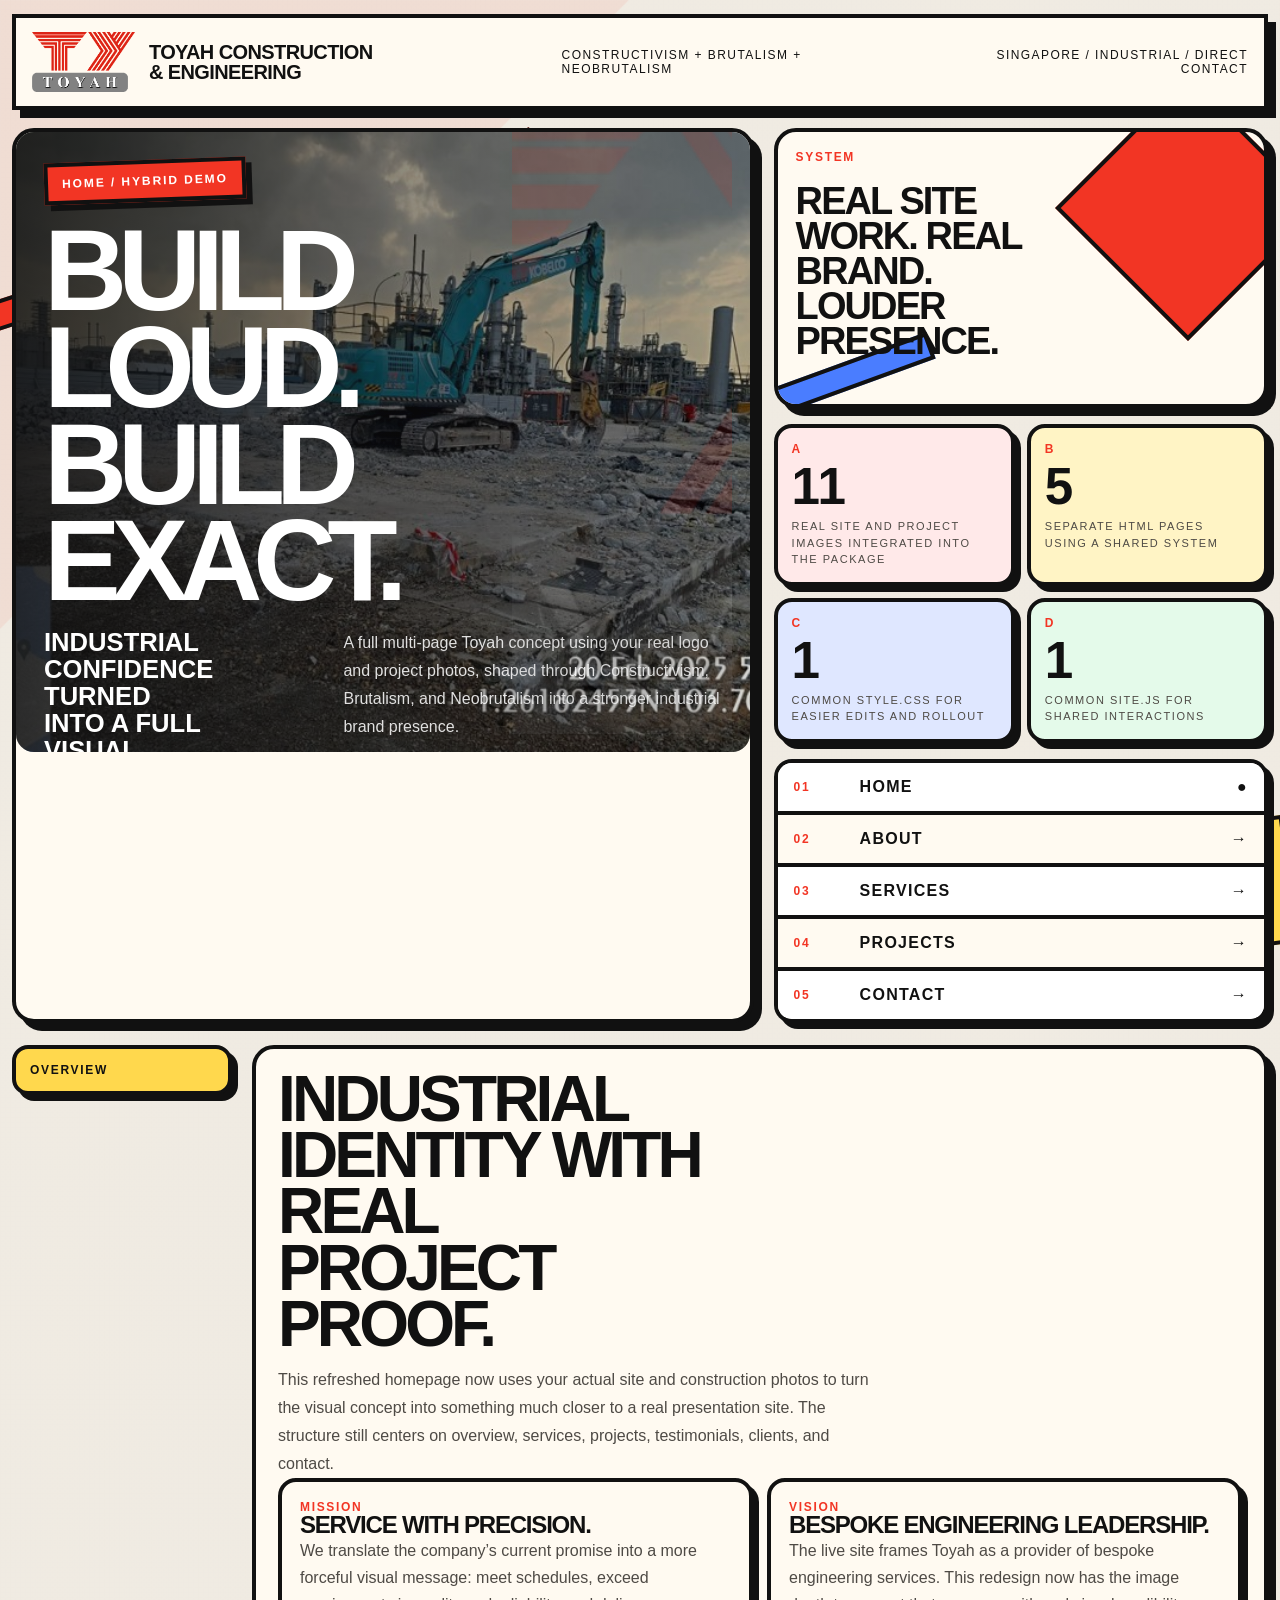
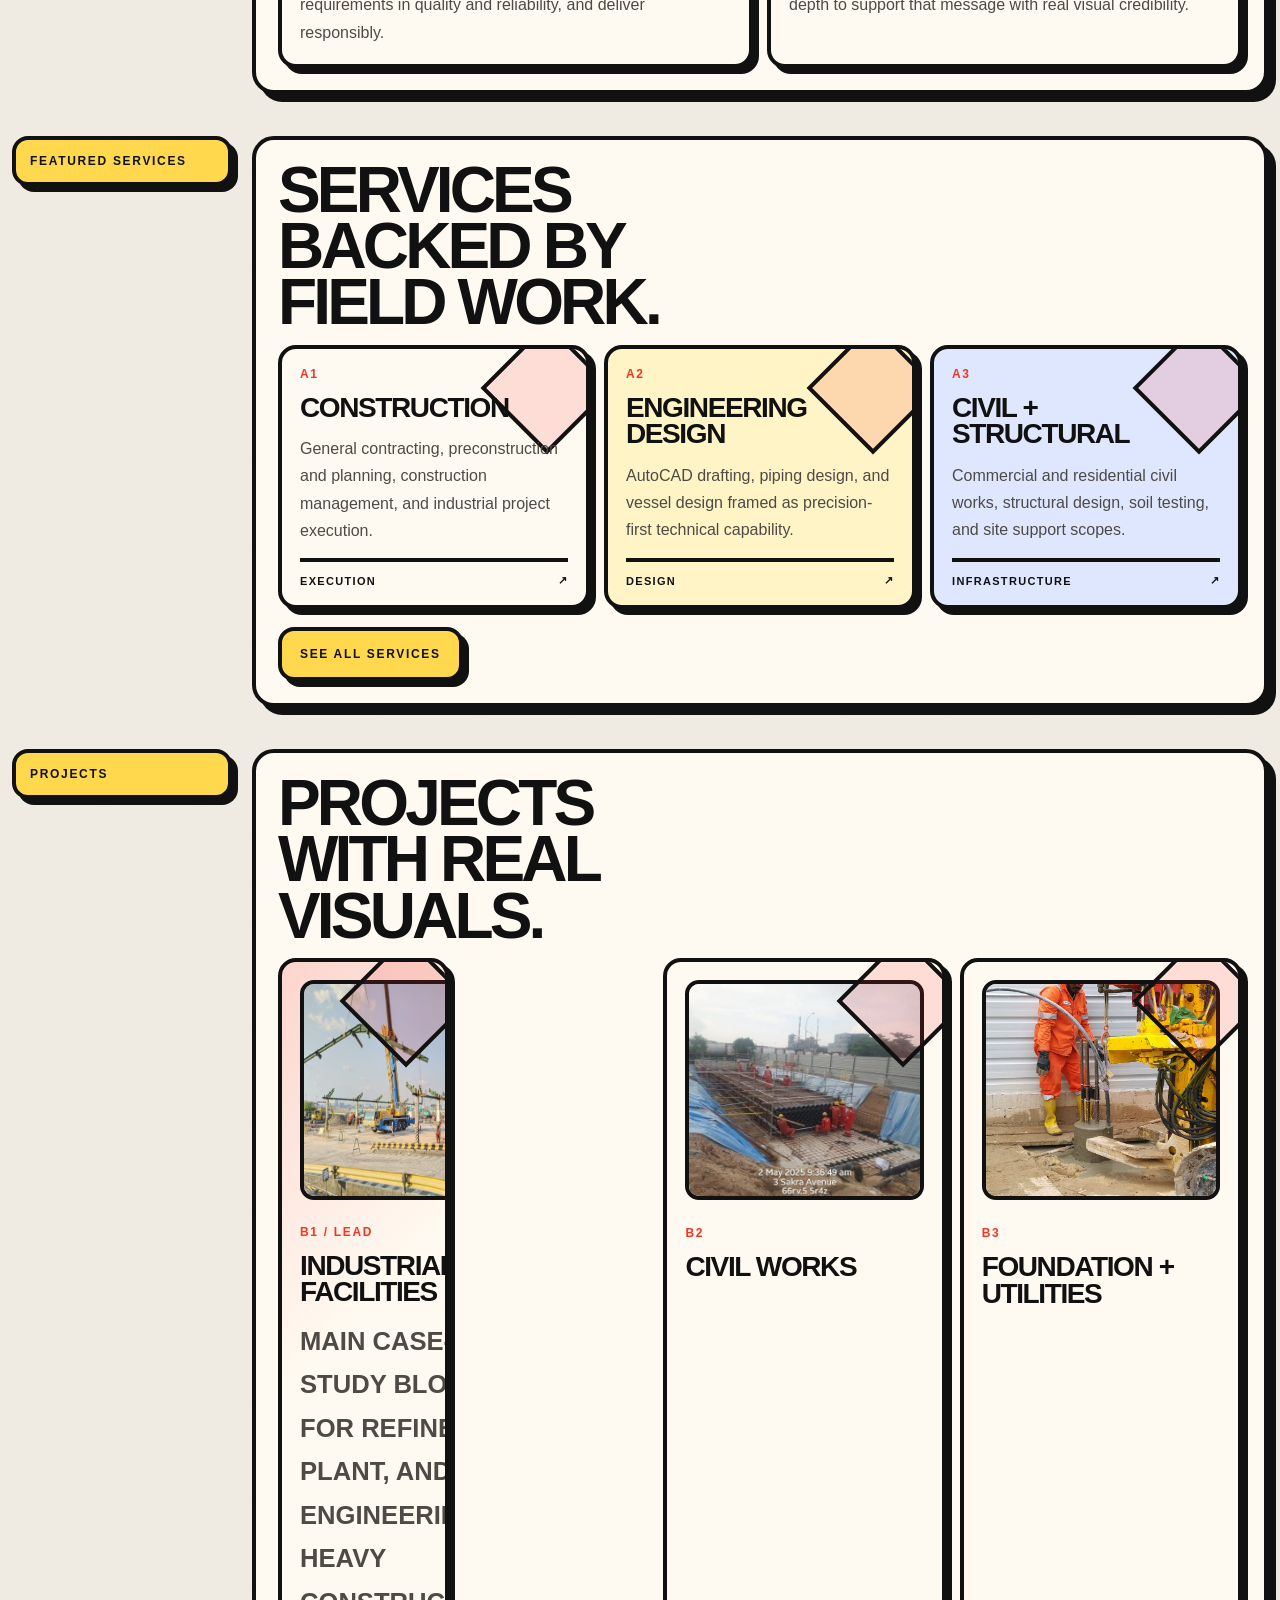
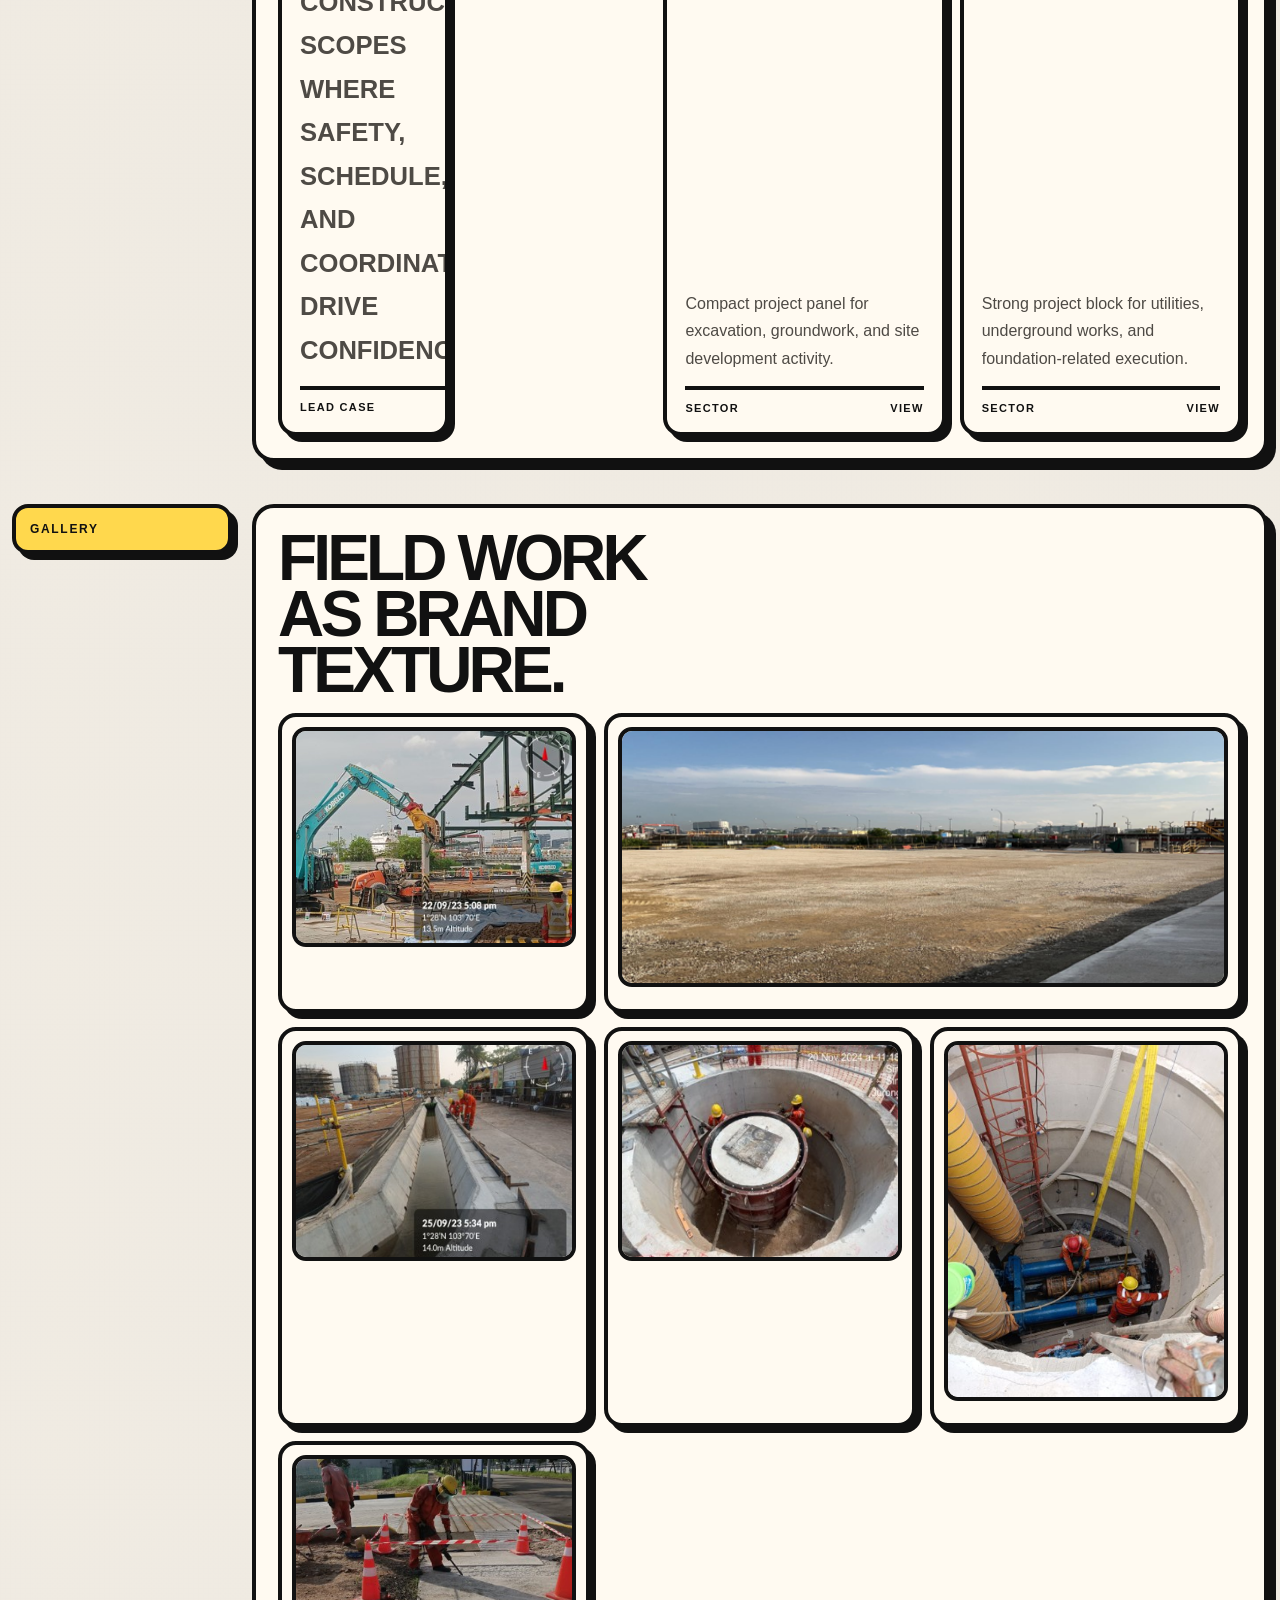
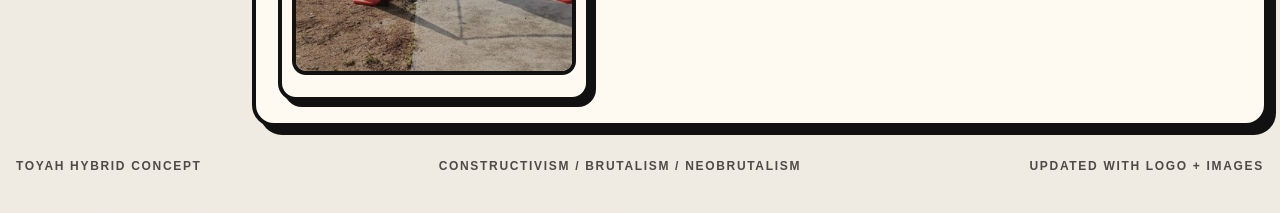
==== index.html @ 173dcc13 "Initial site upload Initial site upload" ====
<!DOCTYPE html><html lang="en"><head><meta charset="UTF-8" /><meta name="viewport" content="width=device-width, initial-scale=1.0" /><title>Toyah — Hybrid Multi-Page Demo</title><link rel="stylesheet" href="assets/css/style.css" /></head><body><div class="page"><header class="topbar"><div class="brand"><img src="assets/img/logo.png" alt="Toyah logo" /><div>Toyah Construction<br>&amp; Engineering</div></div><div class="desktop-only">Constructivism + Brutalism + Neobrutalism</div><div class="desktop-only" style="text-align:right;">Singapore / Industrial / Direct contact</div><button class="mobile-menu-button" type="button" data-mobile-toggle>Menu</button></header><div class="mobile-links"><a href="index.html">Home</a>
<a href="about.html">About</a>
<a href="services.html">Services</a>
<a href="projects.html">Projects</a>
<a href="contact.html">Contact</a></div><main class="site-layout"><section class="hero"><div class="panel hero-main"><div class="hero-visual"><img src="assets/img/hero.jpg" alt="Toyah project site hero image" /><div class="hero-overlay"><div class="eyebrow">Home / Hybrid Demo</div><h1>Build loud. Build exact.</h1><div class="hero-grid"><div class="lead">Industrial confidence turned into a full visual system.</div><p class="copy">A full multi-page Toyah concept using your real logo and project photos, shaped through Constructivism, Brutalism, and Neobrutalism into a stronger industrial brand presence.</p></div><div class="hero-badges"><span class="badge yellow">Real project images</span><span class="badge blue">Hard shadows</span><span class="badge green">Logo integrated</span><span class="badge">Industrial identity</span></div><div class="hero-actions"><a class="btn primary" href="services.html">Explore Services</a><a class="btn" href="projects.html">View Projects</a><a class="btn red" href="contact.html">Contact Now</a></div><img class="hero-watermark" src="assets/img/logo.png" alt="" /></div></div></div><aside class="hero-side"><div class="panel poster-card"><div class="no">System</div><div class="poster-text">Real site work. Real brand. Louder presence.</div></div><div class="stats-grid"><div class="stat red"><div class="no">A</div><div class="stat-value">11</div><div class="stat-copy">Real site and project images integrated into the package</div></div><div class="stat yellow"><div class="no">B</div><div class="stat-value">5</div><div class="stat-copy">Separate HTML pages using a shared system</div></div><div class="stat blue"><div class="no">C</div><div class="stat-value">1</div><div class="stat-copy">Common style.css for easier edits and rollout</div></div><div class="stat green"><div class="no">D</div><div class="stat-value">1</div><div class="stat-copy">Common site.js for shared interactions</div></div></div><nav class="nav-list"><a href="index.html"><span class="no">01</span><span>Home</span><span>●</span></a>
<a href="about.html"><span class="no">02</span><span>About</span><span>→</span></a>
<a href="services.html"><span class="no">03</span><span>Services</span><span>→</span></a>
<a href="projects.html"><span class="no">04</span><span>Projects</span><span>→</span></a>
<a href="contact.html"><span class="no">05</span><span>Contact</span><span>→</span></a></nav></aside></section><section class="block"><div class="block-label">Overview</div><div class="panel block-main"><h2 class="section-title">Industrial identity with real project proof.</h2><p class="section-intro">This refreshed homepage now uses your actual site and construction photos to turn the visual concept into something much closer to a real presentation site. The structure still centers on overview, services, projects, testimonials, clients, and contact.</p><div class="content-grid-2"><div class="mini-card"><div class="no">Mission</div><h3>Service with precision.</h3><p>We translate the company’s current promise into a more forceful visual message: meet schedules, exceed requirements in quality and reliability, and deliver responsibly.</p></div><div class="mini-card"><div class="no">Vision</div><h3>Bespoke engineering leadership.</h3><p>The live site frames Toyah as a provider of bespoke engineering services. This redesign now has the image depth to support that message with real visual credibility.</p></div></div></div></section>
<section class="block"><div class="block-label">Featured services</div><div class="panel block-main"><h2 class="section-title">Services backed by field work.</h2><div class="services-grid"><article class="service"><div class="no">A1</div><h3>Construction</h3><p>General contracting, preconstruction and planning, construction management, and industrial project execution.</p><div class="card-footer"><span>Execution</span><span>↗</span></div></article><article class="service"><div class="no">A2</div><h3>Engineering Design</h3><p>AutoCAD drafting, piping design, and vessel design framed as precision-first technical capability.</p><div class="card-footer"><span>Design</span><span>↗</span></div></article><article class="service"><div class="no">A3</div><h3>Civil + Structural</h3><p>Commercial and residential civil works, structural design, soil testing, and site support scopes.</p><div class="card-footer"><span>Infrastructure</span><span>↗</span></div></article></div><div class="button-row" style="margin-top:18px;"><a class="btn yellow" href="services.html">See all services</a></div></div></section>
<section class="block"><div class="block-label">Projects</div><div class="panel block-main"><h2 class="section-title">Projects with real visuals.</h2><div class="projects-grid"><article class="project lead"><img class="project-image" src="assets/img/projects/project-industrial-1.jpg" alt="Industrial project frame erection" /><div class="no">B1 / Lead</div><h3>Industrial Facilities</h3><p>Main case-study block for refinery, plant, and engineering-heavy construction scopes where safety, schedule, and coordination drive confidence.</p><div class="card-footer"><span>Lead case</span><span>Read</span></div></article><article class="project"><img class="project-image" src="assets/img/projects/project-civil-1.jpg" alt="Civil excavation project" /><div class="no">B2</div><h3>Civil Works</h3><p>Compact project panel for excavation, groundwork, and site development activity.</p><div class="card-footer"><span>Sector</span><span>View</span></div></article><article class="project"><img class="project-image" src="assets/img/projects/project-foundation-1.jpg" alt="Foundation drilling project" /><div class="no">B3</div><h3>Foundation + Utilities</h3><p>Strong project block for utilities, underground works, and foundation-related execution.</p><div class="card-footer"><span>Sector</span><span>View</span></div></article></div></div></section>
<section class="block"><div class="block-label">Gallery</div><div class="panel block-main"><h2 class="section-title">Field work as brand texture.</h2><div class="gallery-grid"><div class="gallery-item"><img src="assets/img/gallery/gallery-1.jpg" alt="Excavator at site" /></div><div class="gallery-item wide"><img src="assets/img/gallery/gallery-2.png" alt="Prepared project ground area" /></div><div class="gallery-item"><img src="assets/img/gallery/gallery-3.jpg" alt="Concrete drainage channel work" /></div><div class="gallery-item"><img src="assets/img/gallery/gallery-4.jpg" alt="Circular chamber construction" /></div><div class="gallery-item tall"><img src="assets/img/gallery/gallery-5.jpg" alt="Underground chamber work" /></div><div class="gallery-item"><img src="assets/img/gallery/gallery-6.jpg" alt="Site finishing works" /></div></div></div></section></main><footer class="footer"><div>Toyah hybrid concept</div><div>Constructivism / Brutalism / Neobrutalism</div><div style="text-align:right;">Updated with logo + images</div></footer></div><script src="assets/js/site.js"></script></body></html>
---- assets/css/style.css ----
:root{
  --bg:#f4efe6;--paper:#fffaf1;--ink:#111111;--muted:#4e4a45;--red:#f23524;--yellow:#ffd84d;--blue:#4a7dff;--green:#8ee3a1;
  --line:#111111;--radius:22px;--shadow:8px 8px 0 #111111;--container:min(1480px, calc(100% - 24px));--gap:20px;
}
*{box-sizing:border-box}html{scroll-behavior:smooth}
body{margin:0;font-family:Arial,Helvetica,sans-serif;color:var(--ink);background:linear-gradient(135deg,rgba(242,53,36,.08) 0 10%,transparent 10% 100%),linear-gradient(0deg,rgba(17,17,17,.02),rgba(17,17,17,.02)),var(--bg);-webkit-font-smoothing:antialiased}
a{color:inherit;text-decoration:none}img{max-width:100%;display:block}.page{width:var(--container);margin:0 auto;padding:14px 0 40px}
.topbar{display:grid;grid-template-columns:1.3fr .9fr .8fr;gap:var(--gap);border:4px solid var(--line);background:var(--paper);box-shadow:var(--shadow);padding:14px 16px;text-transform:uppercase;letter-spacing:.12em;font-size:12px;margin-bottom:18px;align-items:center}
.brand{display:flex;align-items:center;gap:14px;font-size:20px;font-weight:900;line-height:1;letter-spacing:-.03em}.brand img{height:60px;width:auto}.site-layout{display:grid;gap:22px}
.hero{display:grid;grid-template-columns:1.2fr .8fr;gap:var(--gap);min-height:88vh;position:relative}.hero::before{content:"";position:absolute;left:-4%;top:10%;width:46%;height:22px;background:var(--red);transform:rotate(-18deg);z-index:0;border:4px solid var(--line)}.hero::after{content:"";position:absolute;right:-2%;bottom:6%;width:30%;height:120px;background:var(--yellow);transform:rotate(-8deg);z-index:0;border:4px solid var(--line)}
.panel,.card,.service,.project,.quote,.contact-card,.contact-meta,.nav-list,.stats-grid,.client,.gallery-item{position:relative;z-index:1}
.panel{background:var(--paper);border:4px solid var(--line);box-shadow:var(--shadow);border-radius:var(--radius)}
.hero-main{padding:0;display:grid;grid-template-rows:auto 1fr}.hero-visual{min-height:620px;position:relative;border-radius:18px;overflow:hidden}
.hero-visual img{width:100%;height:100%;object-fit:cover;display:block;filter:contrast(1.03) saturate(1.03)}
.hero-overlay{position:absolute;inset:0;background:linear-gradient(90deg,rgba(17,17,17,.85) 0%,rgba(17,17,17,.55) 42%,rgba(17,17,17,.18) 100%);color:#fff;padding:28px;display:grid;grid-template-rows:auto auto auto 1fr auto;gap:20px}
.hero-watermark{position:absolute;right:18px;bottom:18px;opacity:.12;max-width:220px}
.eyebrow{display:inline-block;width:fit-content;padding:10px 14px;background:var(--red);color:#fff;border:4px solid var(--line);box-shadow:6px 6px 0 #111111;text-transform:uppercase;letter-spacing:.16em;font-weight:900;font-size:12px;transform:rotate(-2deg)}
h1{margin:0;font-size:clamp(54px, 9vw, 132px);line-height:.84;letter-spacing:-.08em;text-transform:uppercase;font-weight:900;max-width:8ch}
.hero-grid{display:grid;grid-template-columns:.85fr 1.15fr;gap:var(--gap);align-items:start}.lead{font-size:clamp(20px,2vw,30px);line-height:1.05;text-transform:uppercase;font-weight:900;max-width:12ch}.copy,.section-intro,.body-copy{margin:0;font-size:16px;line-height:1.75;color:var(--muted);max-width:68ch}.hero .copy{color:rgba(255,255,255,.86)}
.hero-badges,.hero-actions,.button-row{display:flex;flex-wrap:wrap;gap:12px}
.badge{display:inline-flex;align-items:center;min-height:44px;padding:0 14px;border:4px solid var(--line);border-radius:999px;background:#fff;box-shadow:5px 5px 0 #111111;text-transform:uppercase;letter-spacing:.12em;font-size:11px;font-weight:900}.badge.yellow{background:var(--yellow)} .badge.blue{background:var(--blue);color:#fff} .badge.green{background:var(--green)}
.btn{display:inline-flex;align-items:center;justify-content:center;min-height:54px;padding:0 18px;border:4px solid var(--line);border-radius:16px;box-shadow:6px 6px 0 #111111;font-size:12px;font-weight:900;text-transform:uppercase;letter-spacing:.14em;transition:transform .15s ease, box-shadow .15s ease;background:#fff}
.btn:hover{transform:translate(3px,3px);box-shadow:3px 3px 0 #111111}.btn.primary{background:var(--ink);color:#fff}.btn.red{background:var(--red);color:#fff}.btn.yellow{background:var(--yellow)}.btn.blue{background:var(--blue);color:#fff}
.hero-side{display:grid;gap:16px}.poster-card{min-height:280px;padding:18px;overflow:hidden}.poster-card::before{content:"";position:absolute;right:-18px;top:-18px;width:180px;height:180px;background:var(--red);border:4px solid var(--line);transform:rotate(45deg)}.poster-card::after{content:"";position:absolute;left:-10px;bottom:16px;width:160px;height:20px;background:var(--blue);border:4px solid var(--line);transform:rotate(-20deg)}
.small-label,.no,.block-label{text-transform:uppercase;letter-spacing:.14em;font-size:12px;font-weight:900;position:relative;z-index:1}.small-label{color:var(--muted)} .no{color:var(--red)}
.poster-text{position:relative;z-index:1;margin-top:20px;max-width:12ch;font-size:38px;line-height:.92;text-transform:uppercase;letter-spacing:-.05em;font-weight:900}
.stats-grid{display:grid;grid-template-columns:repeat(2,1fr);gap:12px}.stat{padding:14px;min-height:122px;background:var(--paper);border:4px solid var(--line);border-radius:18px;box-shadow:6px 6px 0 #111111}.stat.red{background:#ffe9e9}.stat.yellow{background:#fff4c5}.stat.blue{background:#dfe7ff}.stat.green{background:#e4faea}.stat-value{font-size:clamp(28px,4vw,52px);line-height:.9;letter-spacing:-.05em;text-transform:uppercase;font-weight:900;margin:8px 0}.stat-copy{font-size:11px;line-height:1.5;text-transform:uppercase;letter-spacing:.14em;color:var(--muted)}
.nav-list{background:var(--paper);border:4px solid var(--line);border-radius:18px;box-shadow:6px 6px 0 #111111;overflow:hidden}.nav-list a{display:grid;grid-template-columns:54px 1fr auto;gap:12px;align-items:center;padding:15px 16px;border-bottom:4px solid var(--line);text-transform:uppercase;font-weight:900;letter-spacing:.08em;background:#fff}.nav-list a:nth-child(2n){background:#fffaf1}.nav-list a:last-child{border-bottom:0}.nav-list a:hover{background:#ffe9e9}
section.block{display:grid;grid-template-columns:220px 1fr;gap:var(--gap);margin-bottom:20px}.block-label{padding:14px;height:fit-content;background:var(--yellow);border:4px solid var(--line);box-shadow:6px 6px 0 #111111;border-radius:16px;position:sticky;top:14px}.block-main{padding:22px;overflow:hidden}
.section-title{margin:0 0 14px;font-size:clamp(34px,5vw,76px);line-height:.88;letter-spacing:-.06em;text-transform:uppercase;font-weight:900;max-width:12ch}
.content-grid-2,.contact-grid,.services-grid,.projects-grid,.quotes-grid,.client-grid,.team-grid,.gallery-grid{display:grid;gap:14px}.content-grid-2{grid-template-columns:1fr 1fr}.services-grid{grid-template-columns:repeat(3,1fr)}.projects-grid{grid-template-columns:1.25fr .95fr .95fr}.quotes-grid{grid-template-columns:repeat(2,1fr)}.client-grid{grid-template-columns:repeat(4,1fr)}.contact-grid{grid-template-columns:1.1fr .9fr}.team-grid{grid-template-columns:repeat(3,1fr)}.gallery-grid{grid-template-columns:repeat(3,1fr)}
.service,.project,.quote,.client,.contact-card,.contact-meta,.mini-card,.timeline-card,.team-card,.gallery-item{background:var(--paper);border:4px solid var(--line);box-shadow:6px 6px 0 #111111;border-radius:18px;padding:18px;overflow:hidden;position:relative}
.service,.project,.quote,.team-card{min-height:250px;display:grid;grid-template-rows:auto auto 1fr auto;gap:14px}.mini-card,.timeline-card{min-height:180px}.service:nth-child(2){background:#fff4c5}.service:nth-child(3){background:#dfe7ff}.service:nth-child(4){background:#e4faea}.service:nth-child(5){background:#ffe9e9}
.service::before,.project::before,.quote::before,.team-card::before{content:"";position:absolute;right:-8px;top:-8px;width:86px;height:86px;border:4px solid var(--line);background:rgba(239,43,45,.14);transform:rotate(45deg)}.project.lead{background:linear-gradient(135deg,rgba(239,43,45,.18),transparent 35%),var(--paper)}
.service h3,.project h3,.quote h3,.contact-card h3,.mini-card h3,.timeline-card h3,.team-card h3{margin:0;font-size:28px;line-height:.95;text-transform:uppercase;letter-spacing:-.05em;font-weight:900;position:relative;z-index:1}.team-card h3,.mini-card h3,.timeline-card h3{font-size:24px}
.service p,.project p,.quote p,.contact-card p,.contact-meta p,.mini-card p,.timeline-card p,.team-card p{margin:0;color:var(--muted);line-height:1.7;position:relative;z-index:1}
.card-footer{border-top:4px solid var(--line);padding-top:12px;display:flex;justify-content:space-between;align-items:center;text-transform:uppercase;letter-spacing:.12em;font-size:11px;font-weight:900;position:relative;z-index:1}
.quote-mark{font-size:82px;line-height:.8;color:var(--red);margin:0;font-weight:900;position:relative;z-index:1}
.client{min-height:120px;display:flex;align-items:center;justify-content:center;text-align:center;background:#fff}.client span{position:relative;z-index:1;font-size:13px;text-transform:uppercase;letter-spacing:.16em;font-weight:900}.client img{max-height:50px;width:auto}
.project-image,.gallery-item img{width:100%;height:220px;object-fit:cover;border:4px solid var(--line);border-radius:14px;margin-bottom:12px;background:#ddd}
.gallery-item{padding:10px}.gallery-item.tall img{height:360px}.gallery-item.wide{grid-column:span 2}.gallery-item.wide img{height:260px}
.contact-card,.contact-meta{min-height:300px}.meta-row{border-top:4px solid var(--line);padding-top:12px}.list{margin:0;padding-left:18px;color:var(--muted);line-height:1.8}
.footer{display:grid;grid-template-columns:1fr 1fr 1fr;gap:var(--gap);padding:12px 4px 0;text-transform:uppercase;letter-spacing:.14em;font-size:12px;font-weight:900;color:var(--muted)}
.mobile-menu-button{display:none}.mobile-links{display:none}
@media (max-width:1160px){.hero,.hero-grid,section.block,.services-grid,.projects-grid,.quotes-grid,.client-grid,.contact-grid,.content-grid-2,.team-grid,.gallery-grid,.topbar,.footer{grid-template-columns:1fr}.block-label{position:static}.gallery-item.wide{grid-column:auto}}
@media (max-width:760px){.page{width:min(1480px, calc(100% - 16px))}h1{font-size:clamp(52px, 17vw, 100px)}.section-title{max-width:none}.stats-grid{grid-template-columns:1fr}.nav-list a{grid-template-columns:46px 1fr auto}.topbar .desktop-only{display:none}.mobile-menu-button{display:inline-flex;align-items:center;justify-content:center;min-height:50px;padding:0 16px;border:4px solid var(--line);background:var(--yellow);box-shadow:6px 6px 0 #111111;border-radius:14px;text-transform:uppercase;font-weight:900;letter-spacing:.12em;font-size:12px;cursor:pointer}.mobile-links{display:none;margin-top:12px;gap:10px}.mobile-links.open{display:grid}.mobile-links a{padding:12px 14px;background:#fff;border:4px solid var(--line);box-shadow:6px 6px 0 #111111;border-radius:14px;text-transform:uppercase;font-size:12px;font-weight:900}.hero-visual{min-height:540px}}
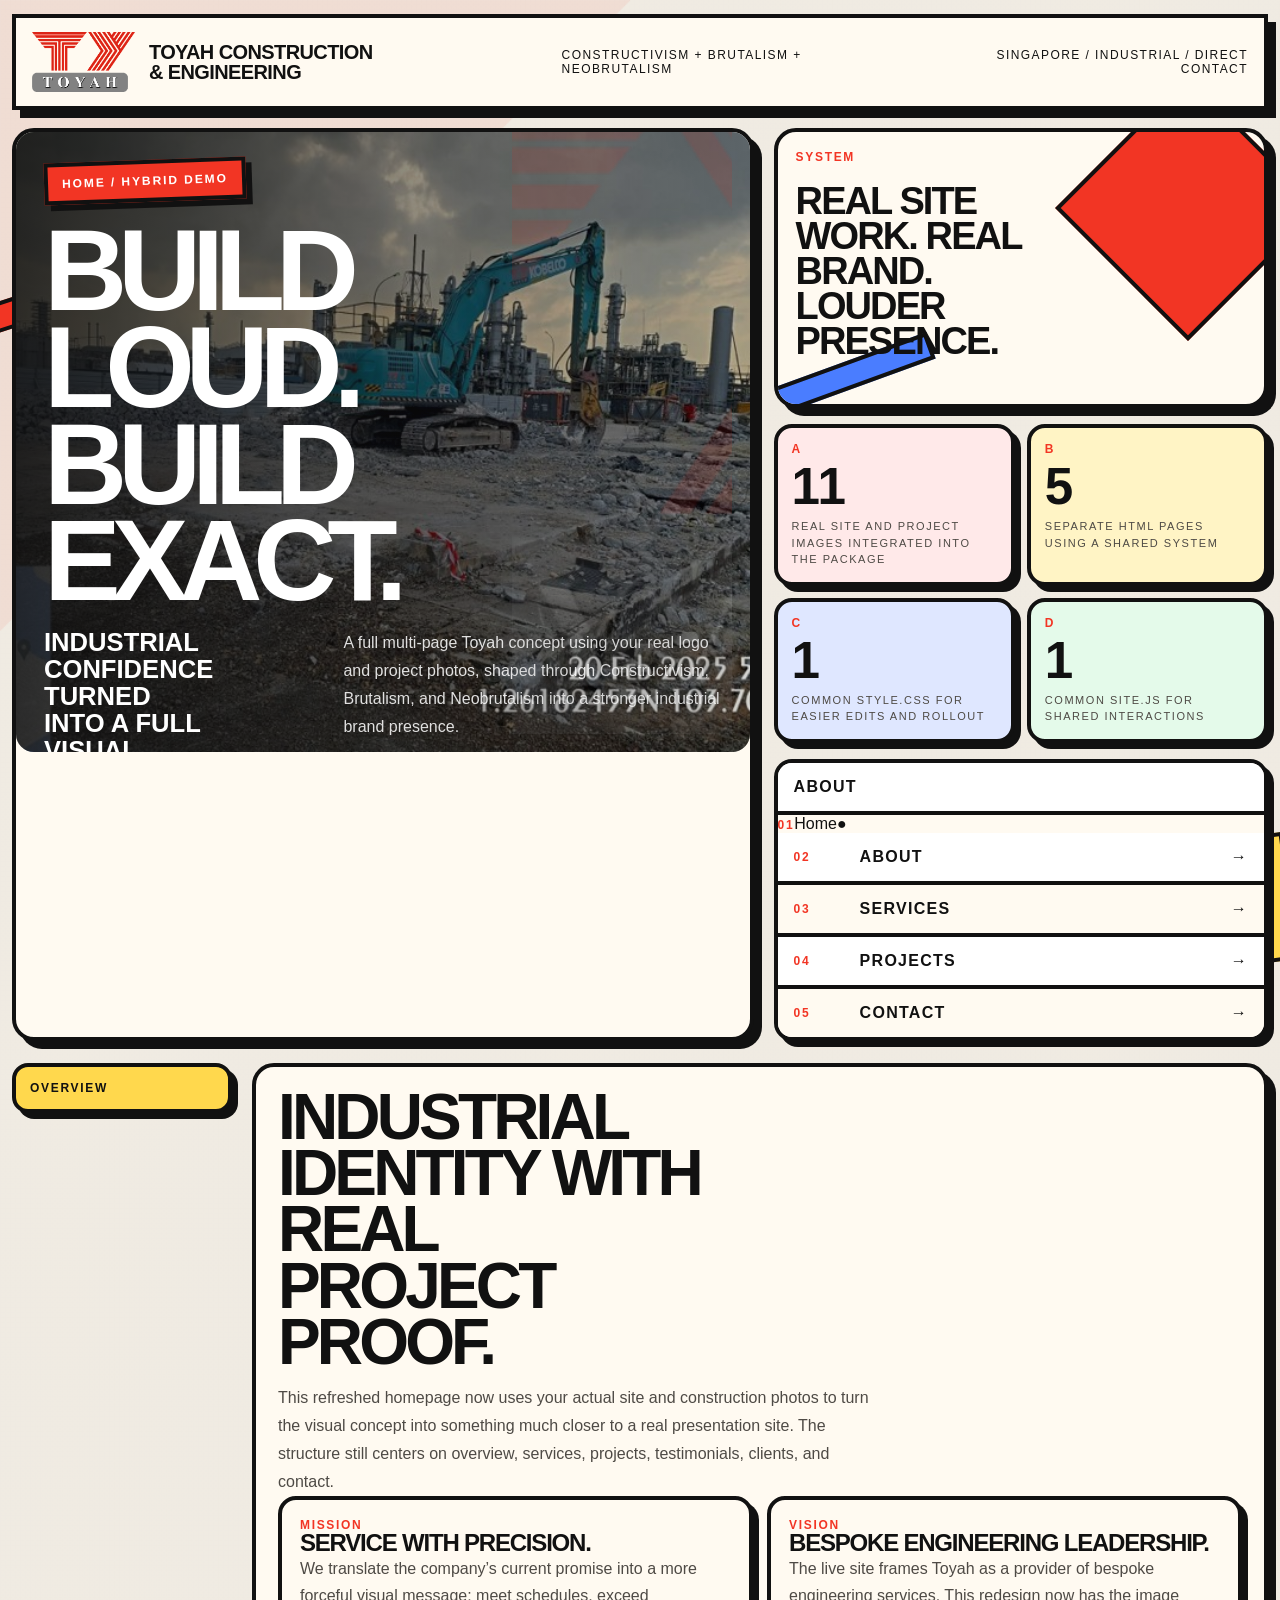
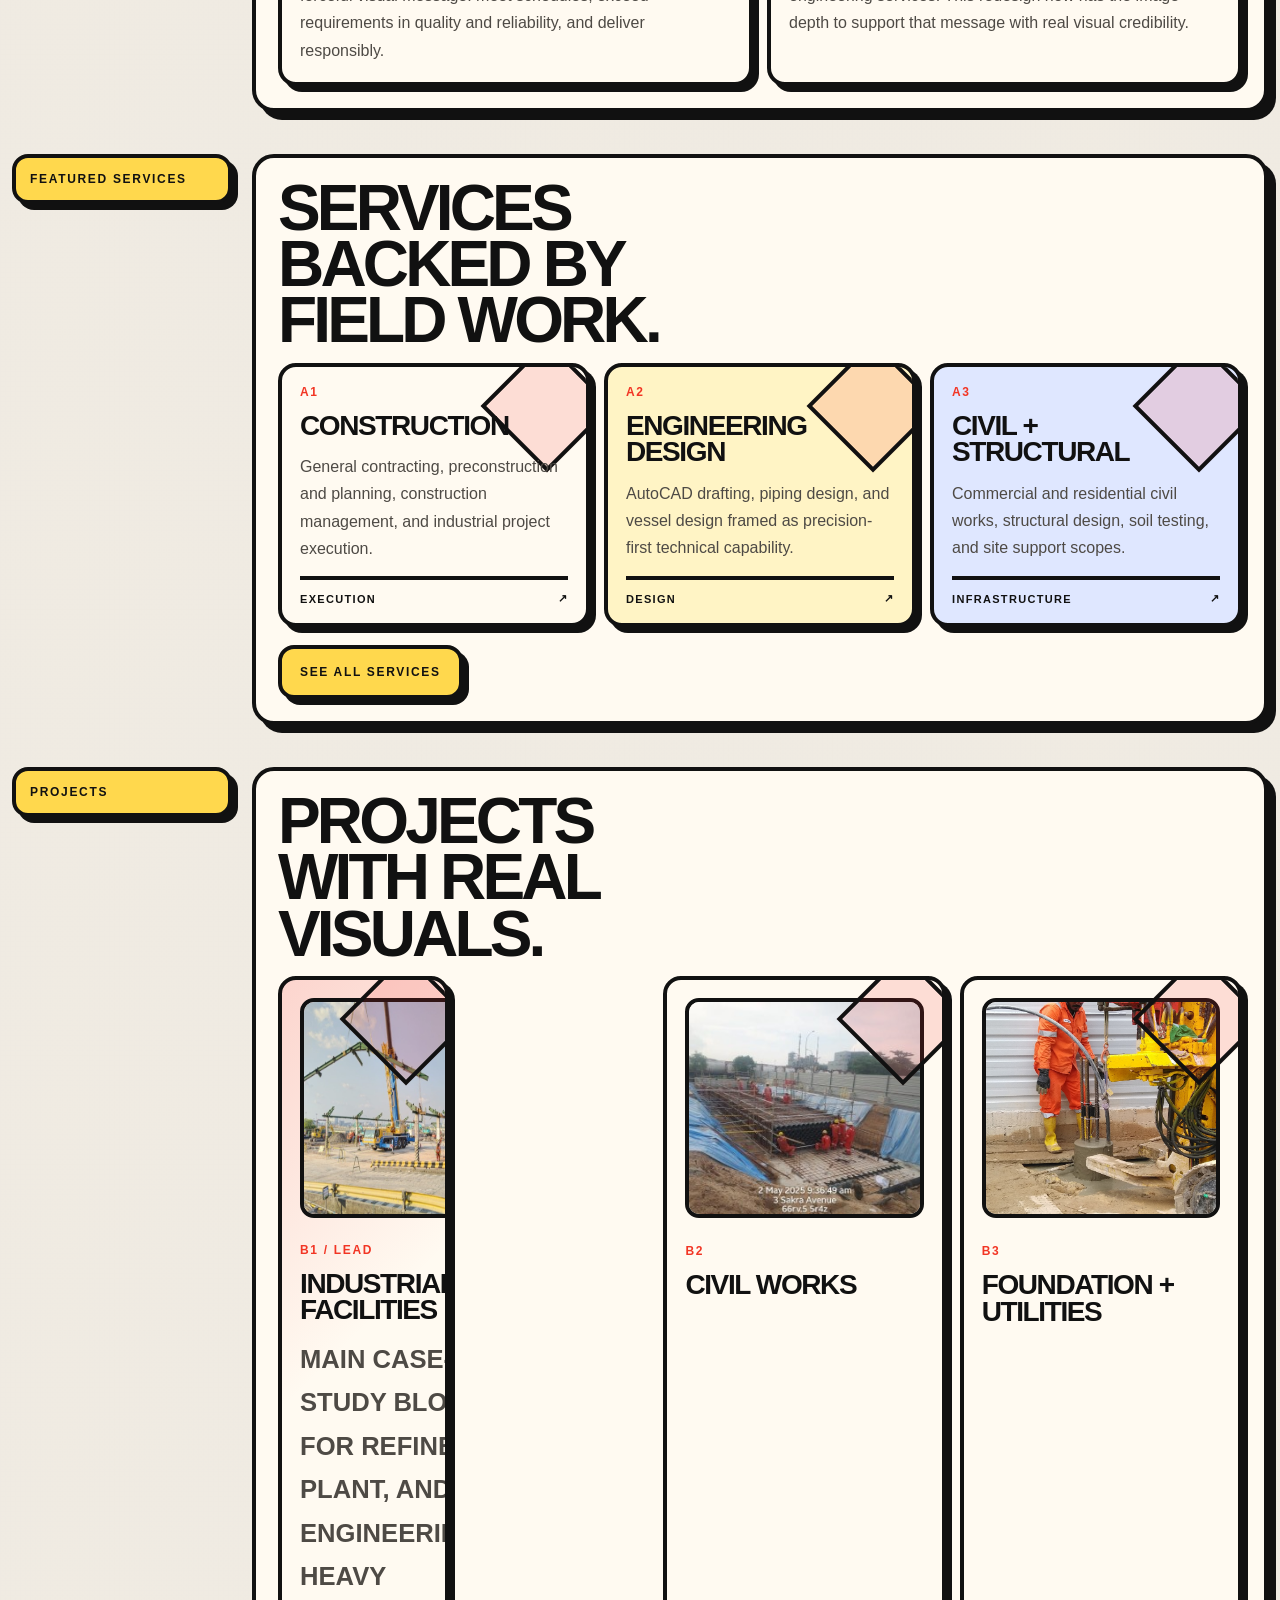
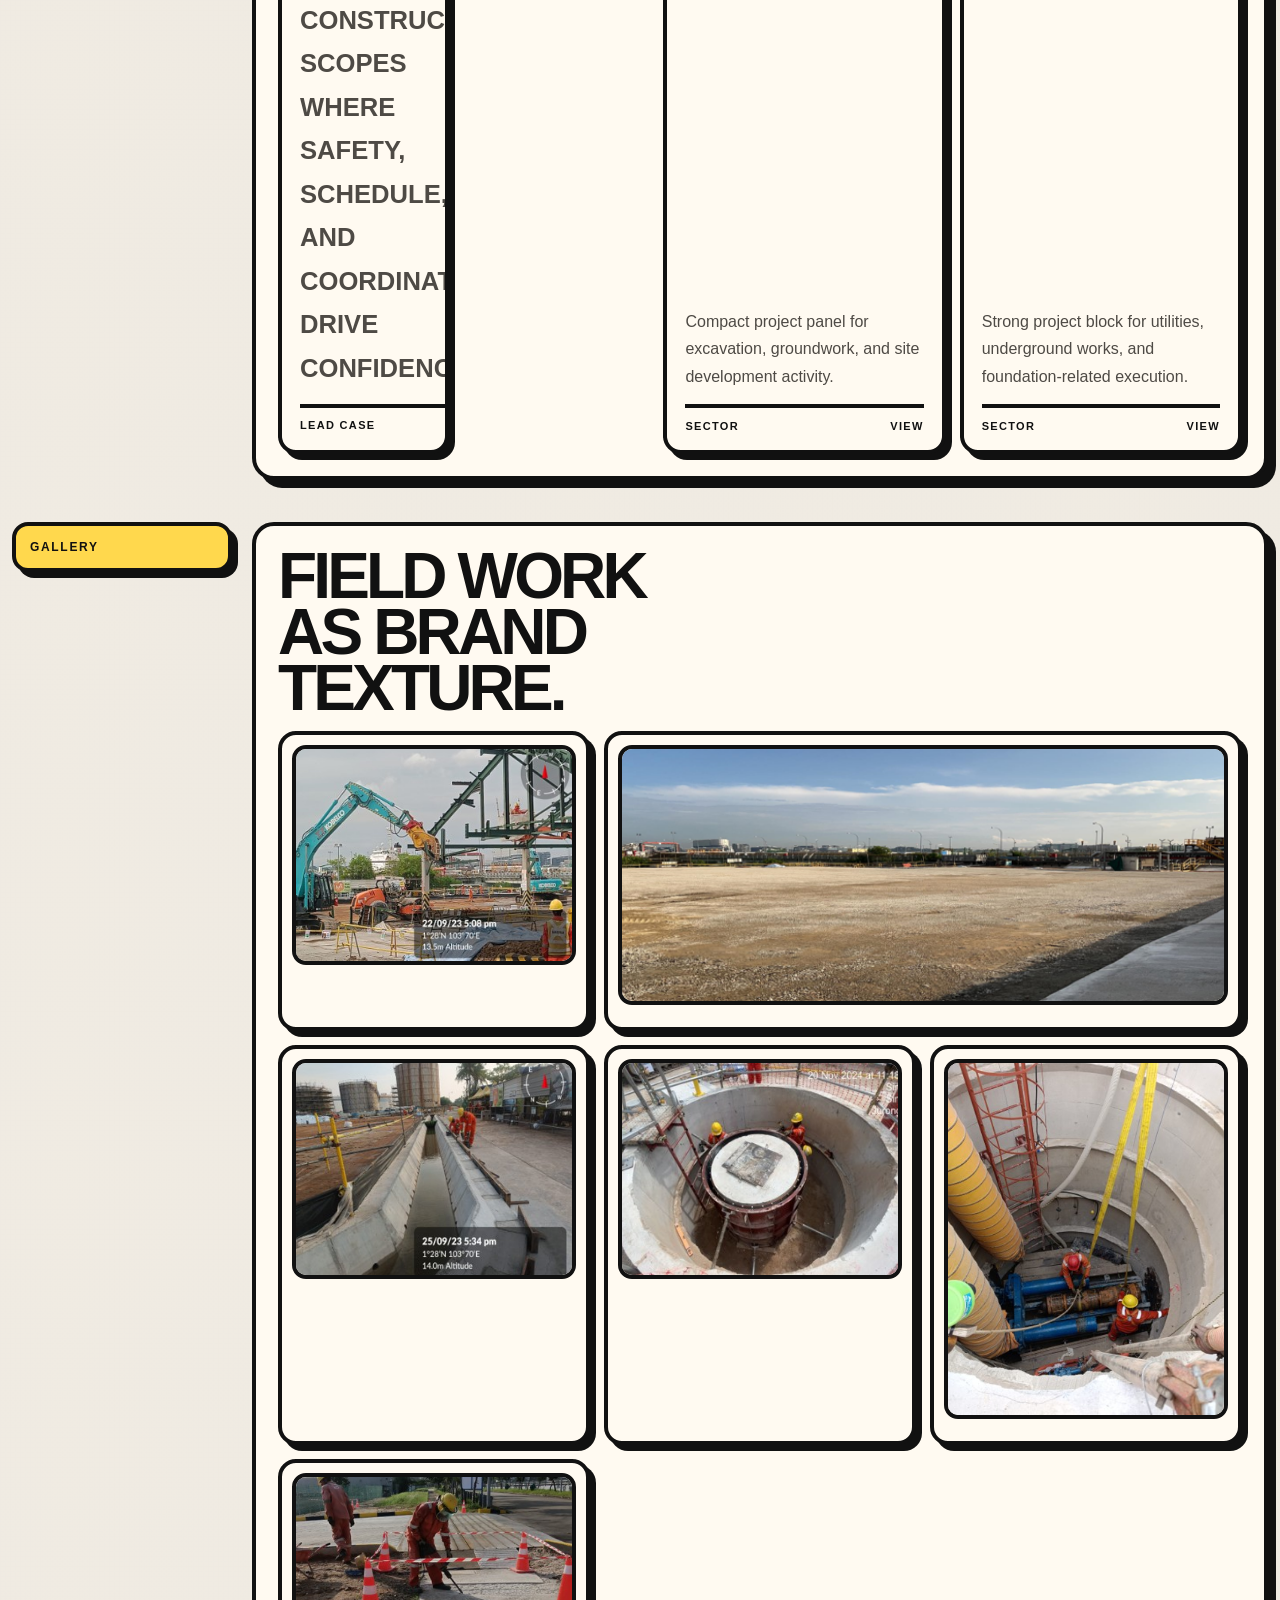
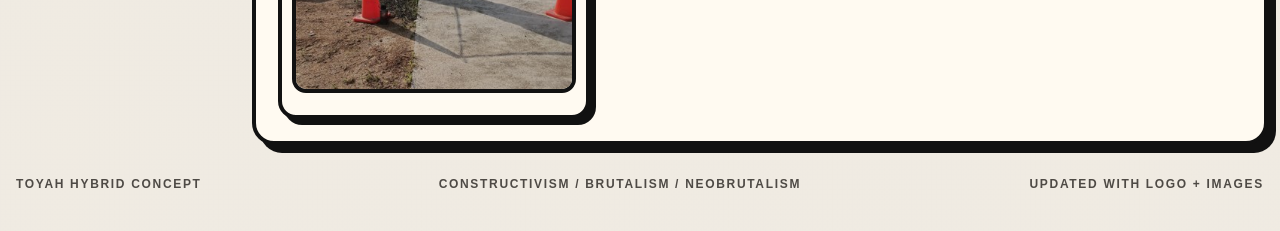
==== commit c20d7f79: "Update index.html Updated the below code <a href="about.html">About</a>" ====
--- a/index.html
+++ b/index.html
@@ -2,11 +2,11 @@
 <a href="about.html">About</a>
 <a href="services.html">Services</a>
 <a href="projects.html">Projects</a>
-<a href="contact.html">Contact</a></div><main class="site-layout"><section class="hero"><div class="panel hero-main"><div class="hero-visual"><img src="assets/img/hero.jpg" alt="Toyah project site hero image" /><div class="hero-overlay"><div class="eyebrow">Home / Hybrid Demo</div><h1>Build loud. Build exact.</h1><div class="hero-grid"><div class="lead">Industrial confidence turned into a full visual system.</div><p class="copy">A full multi-page Toyah concept using your real logo and project photos, shaped through Constructivism, Brutalism, and Neobrutalism into a stronger industrial brand presence.</p></div><div class="hero-badges"><span class="badge yellow">Real project images</span><span class="badge blue">Hard shadows</span><span class="badge green">Logo integrated</span><span class="badge">Industrial identity</span></div><div class="hero-actions"><a class="btn primary" href="services.html">Explore Services</a><a class="btn" href="projects.html">View Projects</a><a class="btn red" href="contact.html">Contact Now</a></div><img class="hero-watermark" src="assets/img/logo.png" alt="" /></div></div></div><aside class="hero-side"><div class="panel poster-card"><div class="no">System</div><div class="poster-text">Real site work. Real brand. Louder presence.</div></div><div class="stats-grid"><div class="stat red"><div class="no">A</div><div class="stat-value">11</div><div class="stat-copy">Real site and project images integrated into the package</div></div><div class="stat yellow"><div class="no">B</div><div class="stat-value">5</div><div class="stat-copy">Separate HTML pages using a shared system</div></div><div class="stat blue"><div class="no">C</div><div class="stat-value">1</div><div class="stat-copy">Common style.css for easier edits and rollout</div></div><div class="stat green"><div class="no">D</div><div class="stat-value">1</div><div class="stat-copy">Common site.js for shared interactions</div></div></div><nav class="nav-list"><a href="index.html"><span class="no">01</span><span>Home</span><span>●</span></a>
+<a href="contact.html">Contact</a></div><main class="site-layout"><section class="hero"><div class="panel hero-main"><div class="hero-visual"><img src="assets/img/hero.jpg" alt="Toyah project site hero image" /><div class="hero-overlay"><div class="eyebrow">Home / Hybrid Demo</div><h1>Build loud. Build exact.</h1><div class="hero-grid"><div class="lead">Industrial confidence turned into a full visual system.</div><p class="copy">A full multi-page Toyah concept using your real logo and project photos, shaped through Constructivism, Brutalism, and Neobrutalism into a stronger industrial brand presence.</p></div><div class="hero-badges"><span class="badge yellow">Real project images</span><span class="badge blue">Hard shadows</span><span class="badge green">Logo integrated</span><span class="badge">Industrial identity</span></div><div class="hero-actions"><a class="btn primary" href="services.html">Explore Services</a><a class="btn" href="projects.html">View Projects</a><a class="btn red" href="contact.html">Contact Now</a></div><img class="hero-watermark" src="assets/img/logo.png" alt="" /></div></div></div><aside class="hero-side"><div class="panel poster-card"><div class="no">System</div><div class="poster-text">Real site work. Real brand. Louder presence.</div></div><div class="stats-grid"><div class="stat red"><div class="no">A</div><div class="stat-value">11</div><div class="stat-copy">Real site and project images integrated into the package</div></div><div class="stat yellow"><div class="no">B</div><div class="stat-value">5</div><div class="stat-copy">Separate HTML pages using a shared system</div></div><div class="stat blue"><div class="no">C</div><div class="stat-value">1</div><div class="stat-copy">Common style.css for easier edits and rollout</div></div><div class="stat green"><div class="no">D</div><div class="stat-value">1</div><div class="stat-copy">Common site.js for shared interactions</div></div></div><nav class="nav-list"><a href="index.html">About</a><span class="no">01</span><span>Home</span><span>●</span></a>
 <a href="about.html"><span class="no">02</span><span>About</span><span>→</span></a>
 <a href="services.html"><span class="no">03</span><span>Services</span><span>→</span></a>
 <a href="projects.html"><span class="no">04</span><span>Projects</span><span>→</span></a>
 <a href="contact.html"><span class="no">05</span><span>Contact</span><span>→</span></a></nav></aside></section><section class="block"><div class="block-label">Overview</div><div class="panel block-main"><h2 class="section-title">Industrial identity with real project proof.</h2><p class="section-intro">This refreshed homepage now uses your actual site and construction photos to turn the visual concept into something much closer to a real presentation site. The structure still centers on overview, services, projects, testimonials, clients, and contact.</p><div class="content-grid-2"><div class="mini-card"><div class="no">Mission</div><h3>Service with precision.</h3><p>We translate the company’s current promise into a more forceful visual message: meet schedules, exceed requirements in quality and reliability, and deliver responsibly.</p></div><div class="mini-card"><div class="no">Vision</div><h3>Bespoke engineering leadership.</h3><p>The live site frames Toyah as a provider of bespoke engineering services. This redesign now has the image depth to support that message with real visual credibility.</p></div></div></div></section>
 <section class="block"><div class="block-label">Featured services</div><div class="panel block-main"><h2 class="section-title">Services backed by field work.</h2><div class="services-grid"><article class="service"><div class="no">A1</div><h3>Construction</h3><p>General contracting, preconstruction and planning, construction management, and industrial project execution.</p><div class="card-footer"><span>Execution</span><span>↗</span></div></article><article class="service"><div class="no">A2</div><h3>Engineering Design</h3><p>AutoCAD drafting, piping design, and vessel design framed as precision-first technical capability.</p><div class="card-footer"><span>Design</span><span>↗</span></div></article><article class="service"><div class="no">A3</div><h3>Civil + Structural</h3><p>Commercial and residential civil works, structural design, soil testing, and site support scopes.</p><div class="card-footer"><span>Infrastructure</span><span>↗</span></div></article></div><div class="button-row" style="margin-top:18px;"><a class="btn yellow" href="services.html">See all services</a></div></div></section>
 <section class="block"><div class="block-label">Projects</div><div class="panel block-main"><h2 class="section-title">Projects with real visuals.</h2><div class="projects-grid"><article class="project lead"><img class="project-image" src="assets/img/projects/project-industrial-1.jpg" alt="Industrial project frame erection" /><div class="no">B1 / Lead</div><h3>Industrial Facilities</h3><p>Main case-study block for refinery, plant, and engineering-heavy construction scopes where safety, schedule, and coordination drive confidence.</p><div class="card-footer"><span>Lead case</span><span>Read</span></div></article><article class="project"><img class="project-image" src="assets/img/projects/project-civil-1.jpg" alt="Civil excavation project" /><div class="no">B2</div><h3>Civil Works</h3><p>Compact project panel for excavation, groundwork, and site development activity.</p><div class="card-footer"><span>Sector</span><span>View</span></div></article><article class="project"><img class="project-image" src="assets/img/projects/project-foundation-1.jpg" alt="Foundation drilling project" /><div class="no">B3</div><h3>Foundation + Utilities</h3><p>Strong project block for utilities, underground works, and foundation-related execution.</p><div class="card-footer"><span>Sector</span><span>View</span></div></article></div></div></section>
-<section class="block"><div class="block-label">Gallery</div><div class="panel block-main"><h2 class="section-title">Field work as brand texture.</h2><div class="gallery-grid"><div class="gallery-item"><img src="assets/img/gallery/gallery-1.jpg" alt="Excavator at site" /></div><div class="gallery-item wide"><img src="assets/img/gallery/gallery-2.png" alt="Prepared project ground area" /></div><div class="gallery-item"><img src="assets/img/gallery/gallery-3.jpg" alt="Concrete drainage channel work" /></div><div class="gallery-item"><img src="assets/img/gallery/gallery-4.jpg" alt="Circular chamber construction" /></div><div class="gallery-item tall"><img src="assets/img/gallery/gallery-5.jpg" alt="Underground chamber work" /></div><div class="gallery-item"><img src="assets/img/gallery/gallery-6.jpg" alt="Site finishing works" /></div></div></div></section></main><footer class="footer"><div>Toyah hybrid concept</div><div>Constructivism / Brutalism / Neobrutalism</div><div style="text-align:right;">Updated with logo + images</div></footer></div><script src="assets/js/site.js"></script></body></html>+<section class="block"><div class="block-label">Gallery</div><div class="panel block-main"><h2 class="section-title">Field work as brand texture.</h2><div class="gallery-grid"><div class="gallery-item"><img src="assets/img/gallery/gallery-1.jpg" alt="Excavator at site" /></div><div class="gallery-item wide"><img src="assets/img/gallery/gallery-2.png" alt="Prepared project ground area" /></div><div class="gallery-item"><img src="assets/img/gallery/gallery-3.jpg" alt="Concrete drainage channel work" /></div><div class="gallery-item"><img src="assets/img/gallery/gallery-4.jpg" alt="Circular chamber construction" /></div><div class="gallery-item tall"><img src="assets/img/gallery/gallery-5.jpg" alt="Underground chamber work" /></div><div class="gallery-item"><img src="assets/img/gallery/gallery-6.jpg" alt="Site finishing works" /></div></div></div></section></main><footer class="footer"><div>Toyah hybrid concept</div><div>Constructivism / Brutalism / Neobrutalism</div><div style="text-align:right;">Updated with logo + images</div></footer></div><script src="assets/js/site.js"></script></body></html>
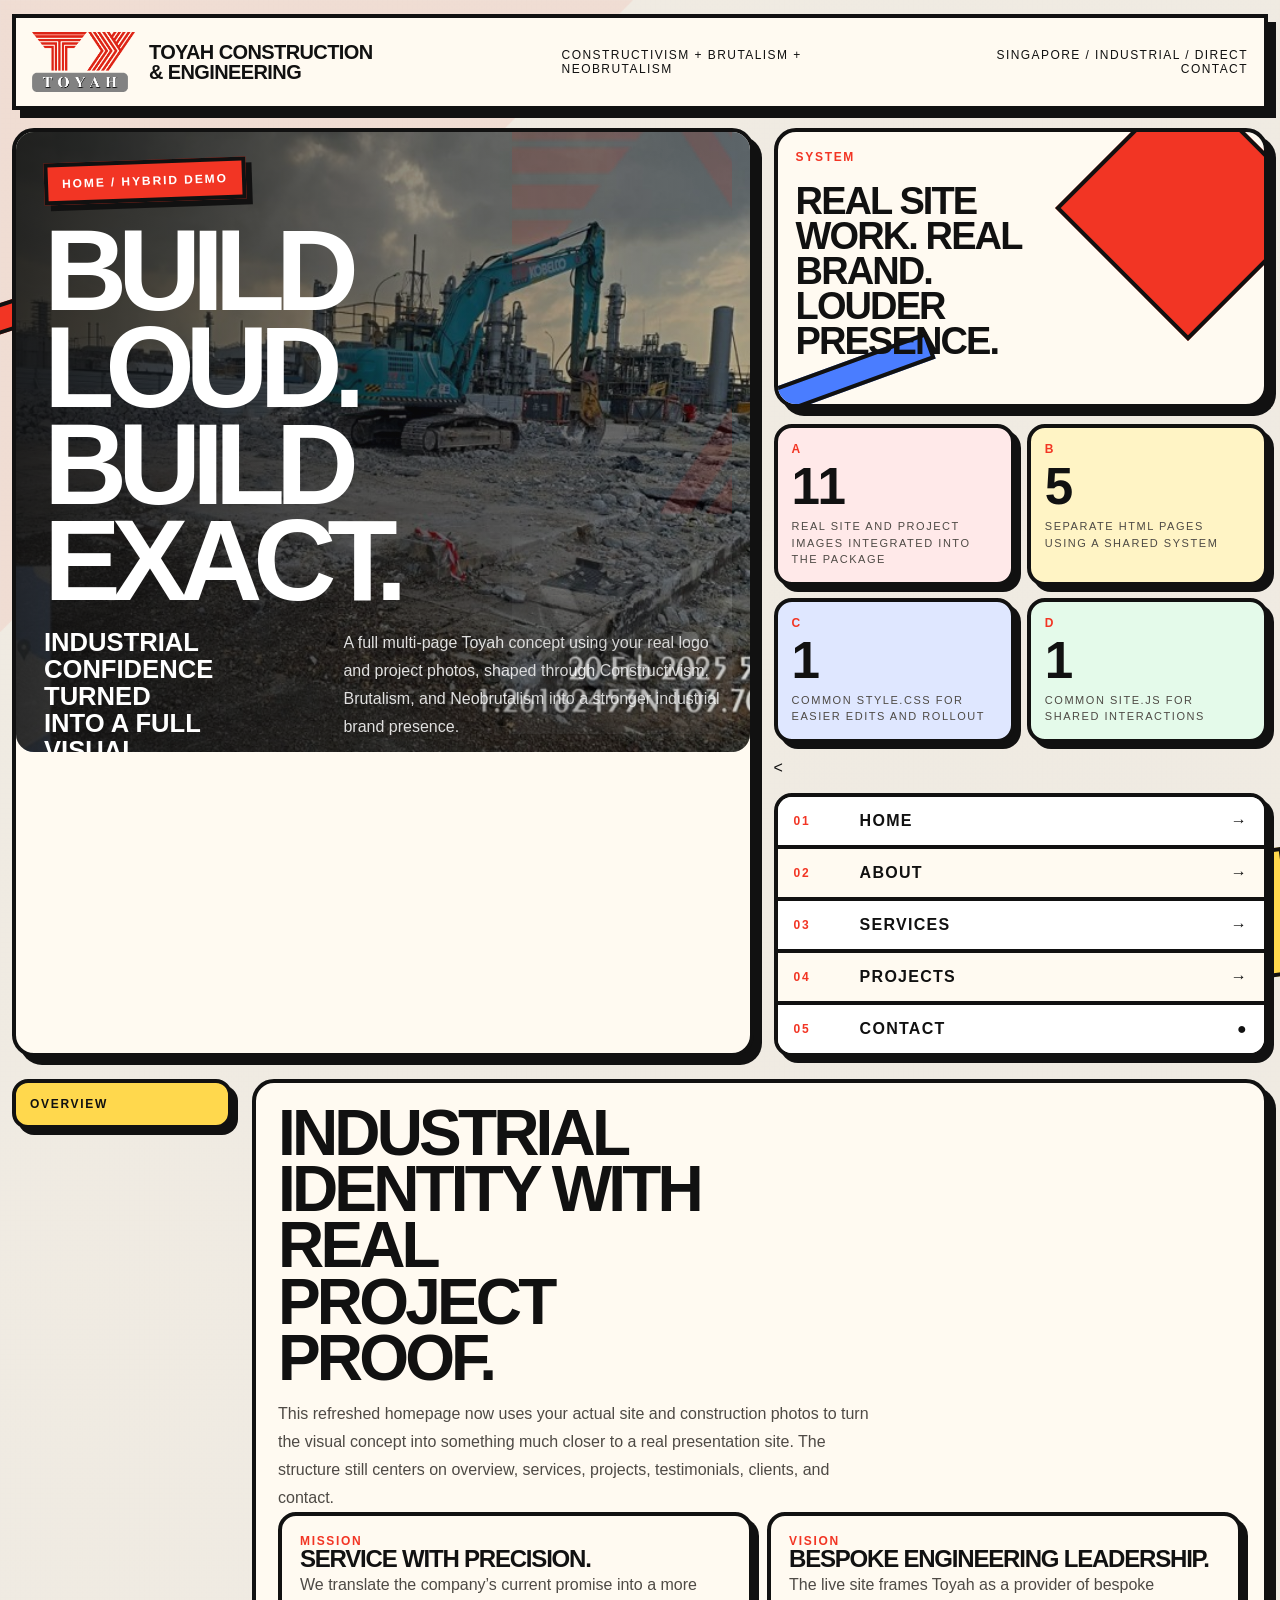
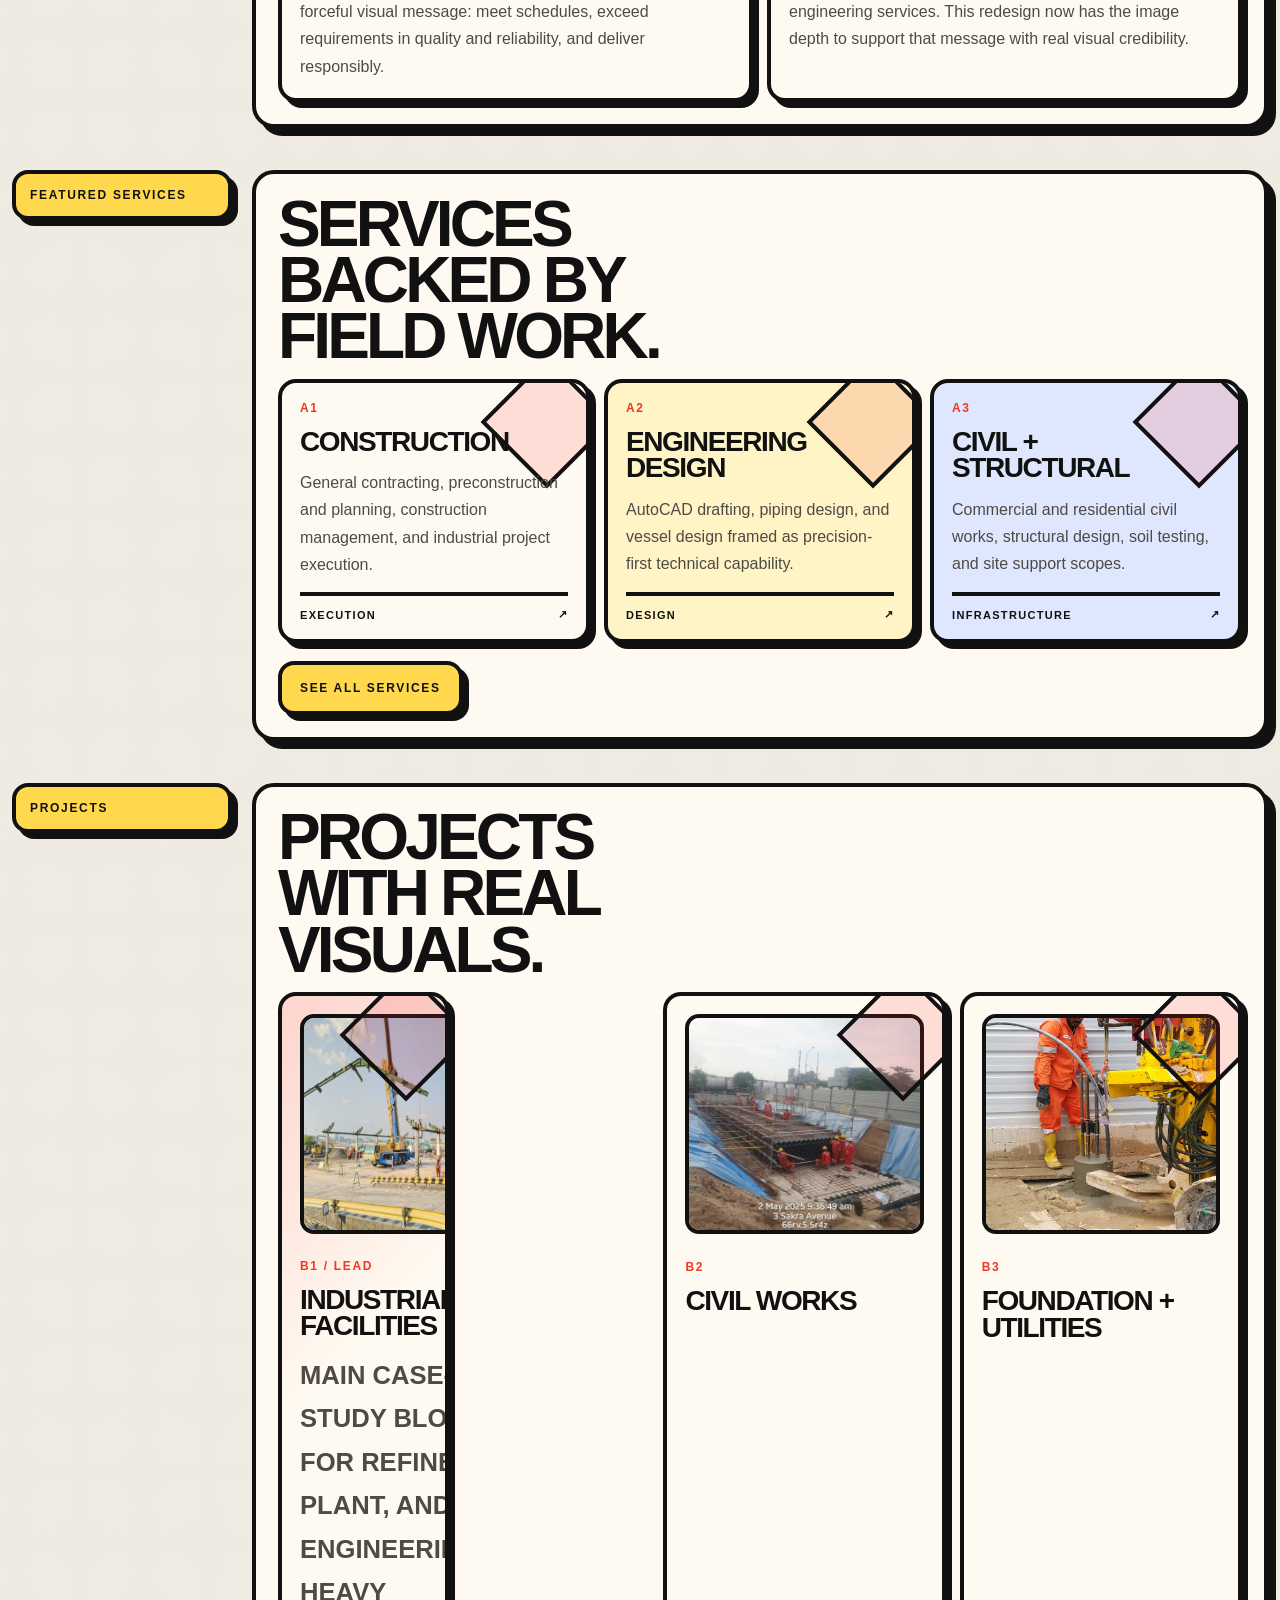
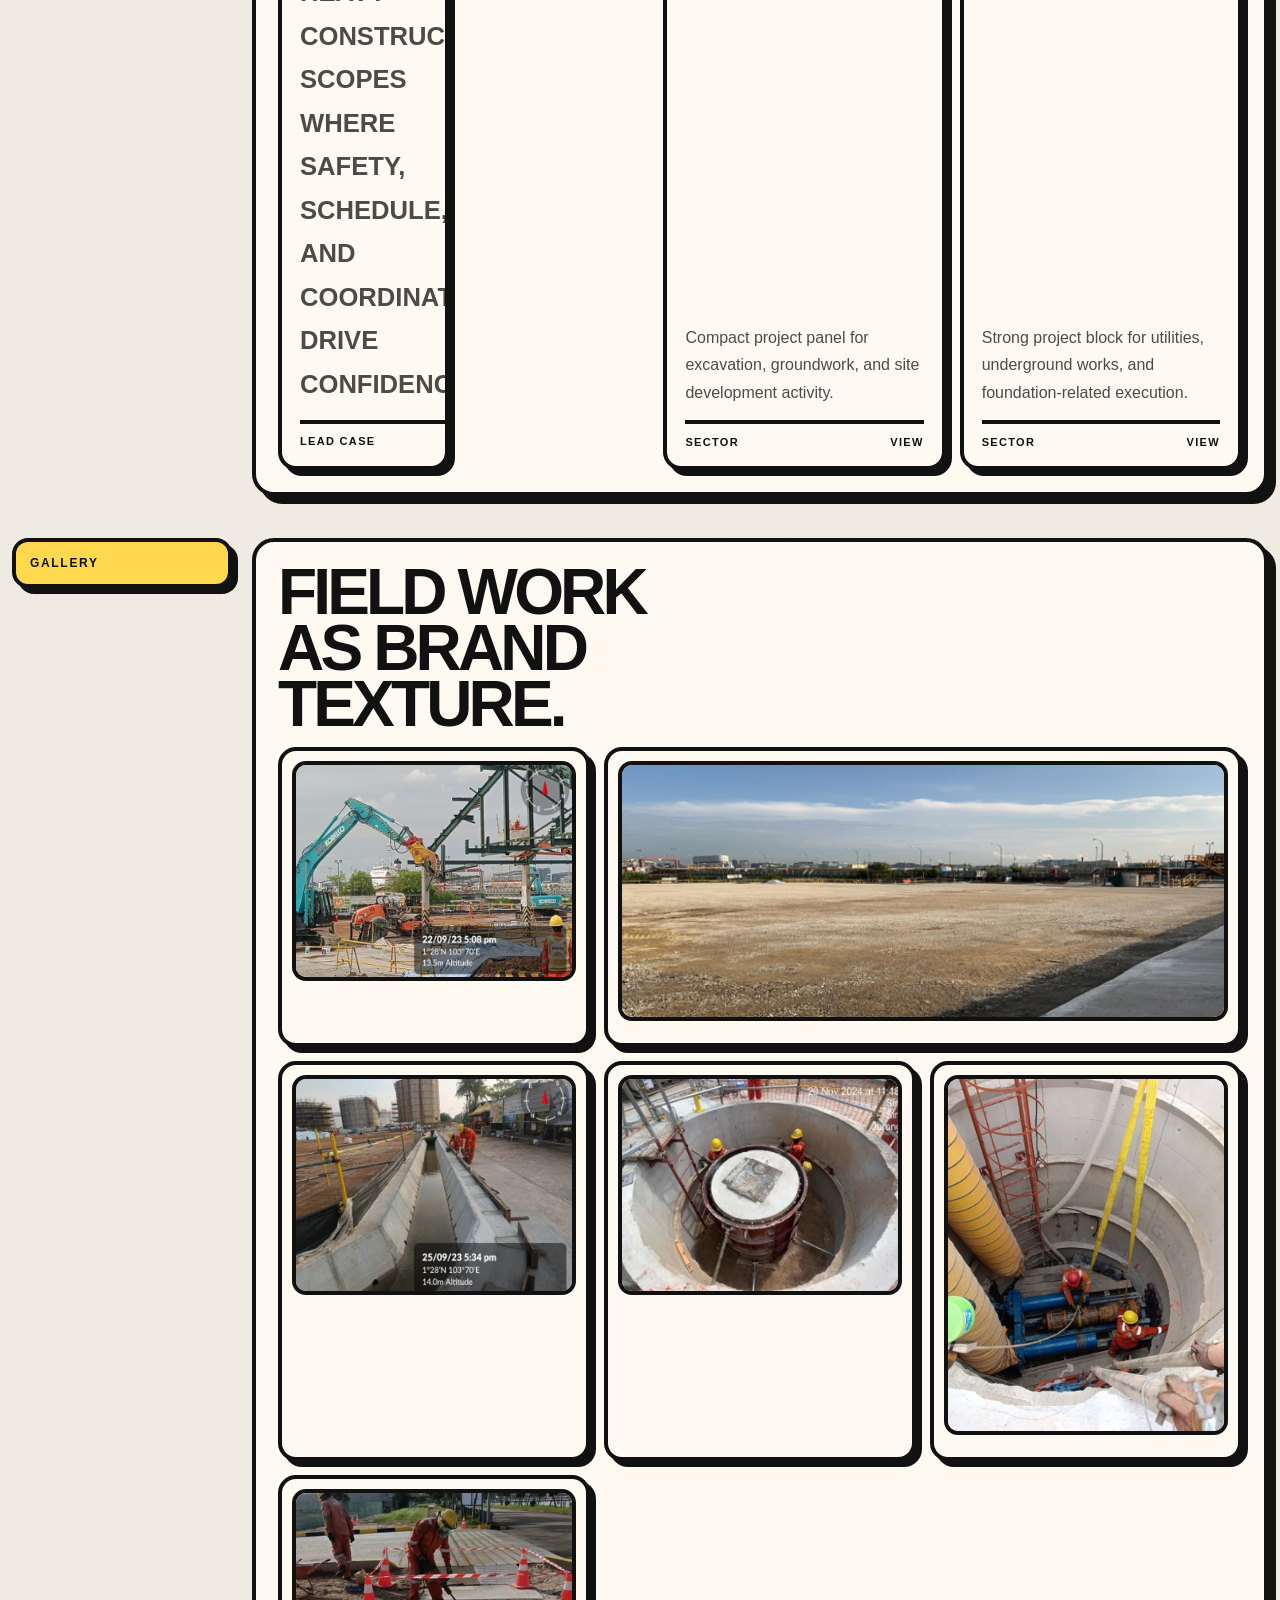
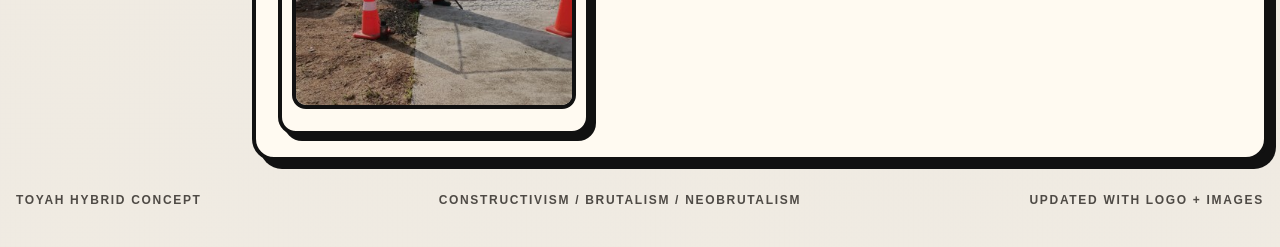
==== commit 2a04f259: "Update index.html" ====
--- a/index.html
+++ b/index.html
@@ -2,11 +2,13 @@
 <a href="about.html">About</a>
 <a href="services.html">Services</a>
 <a href="projects.html">Projects</a>
-<a href="contact.html">Contact</a></div><main class="site-layout"><section class="hero"><div class="panel hero-main"><div class="hero-visual"><img src="assets/img/hero.jpg" alt="Toyah project site hero image" /><div class="hero-overlay"><div class="eyebrow">Home / Hybrid Demo</div><h1>Build loud. Build exact.</h1><div class="hero-grid"><div class="lead">Industrial confidence turned into a full visual system.</div><p class="copy">A full multi-page Toyah concept using your real logo and project photos, shaped through Constructivism, Brutalism, and Neobrutalism into a stronger industrial brand presence.</p></div><div class="hero-badges"><span class="badge yellow">Real project images</span><span class="badge blue">Hard shadows</span><span class="badge green">Logo integrated</span><span class="badge">Industrial identity</span></div><div class="hero-actions"><a class="btn primary" href="services.html">Explore Services</a><a class="btn" href="projects.html">View Projects</a><a class="btn red" href="contact.html">Contact Now</a></div><img class="hero-watermark" src="assets/img/logo.png" alt="" /></div></div></div><aside class="hero-side"><div class="panel poster-card"><div class="no">System</div><div class="poster-text">Real site work. Real brand. Louder presence.</div></div><div class="stats-grid"><div class="stat red"><div class="no">A</div><div class="stat-value">11</div><div class="stat-copy">Real site and project images integrated into the package</div></div><div class="stat yellow"><div class="no">B</div><div class="stat-value">5</div><div class="stat-copy">Separate HTML pages using a shared system</div></div><div class="stat blue"><div class="no">C</div><div class="stat-value">1</div><div class="stat-copy">Common style.css for easier edits and rollout</div></div><div class="stat green"><div class="no">D</div><div class="stat-value">1</div><div class="stat-copy">Common site.js for shared interactions</div></div></div><nav class="nav-list"><a href="index.html">About</a><span class="no">01</span><span>Home</span><span>●</span></a>
-<a href="about.html"><span class="no">02</span><span>About</span><span>→</span></a>
-<a href="services.html"><span class="no">03</span><span>Services</span><span>→</span></a>
-<a href="projects.html"><span class="no">04</span><span>Projects</span><span>→</span></a>
-<a href="contact.html"><span class="no">05</span><span>Contact</span><span>→</span></a></nav></aside></section><section class="block"><div class="block-label">Overview</div><div class="panel block-main"><h2 class="section-title">Industrial identity with real project proof.</h2><p class="section-intro">This refreshed homepage now uses your actual site and construction photos to turn the visual concept into something much closer to a real presentation site. The structure still centers on overview, services, projects, testimonials, clients, and contact.</p><div class="content-grid-2"><div class="mini-card"><div class="no">Mission</div><h3>Service with precision.</h3><p>We translate the company’s current promise into a more forceful visual message: meet schedules, exceed requirements in quality and reliability, and deliver responsibly.</p></div><div class="mini-card"><div class="no">Vision</div><h3>Bespoke engineering leadership.</h3><p>The live site frames Toyah as a provider of bespoke engineering services. This redesign now has the image depth to support that message with real visual credibility.</p></div></div></div></section>
+<a href="contact.html">Contact</a></div><main class="site-layout"><section class="hero"><div class="panel hero-main"><div class="hero-visual"><img src="assets/img/hero.jpg" alt="Toyah project site hero image" /><div class="hero-overlay"><div class="eyebrow">Home / Hybrid Demo</div><h1>Build loud. Build exact.</h1><div class="hero-grid"><div class="lead">Industrial confidence turned into a full visual system.</div><p class="copy">A full multi-page Toyah concept using your real logo and project photos, shaped through Constructivism, Brutalism, and Neobrutalism into a stronger industrial brand presence.</p></div><div class="hero-badges"><span class="badge yellow">Real project images</span><span class="badge blue">Hard shadows</span><span class="badge green">Logo integrated</span><span class="badge">Industrial identity</span></div><div class="hero-actions"><a class="btn primary" href="services.html">Explore Services</a><a class="btn" href="projects.html">View Projects</a><a class="btn red" href="contact.html">Contact Now</a></div><img class="hero-watermark" src="assets/img/logo.png" alt="" /></div></div></div><aside class="hero-side"><div class="panel poster-card"><div class="no">System</div><div class="poster-text">Real site work. Real brand. Louder presence.</div></div><div class="stats-grid"><div class="stat red"><div class="no">A</div><div class="stat-value">11</div><div class="stat-copy">Real site and project images integrated into the package</div></div><div class="stat yellow"><div class="no">B</div><div class="stat-value">5</div><div class="stat-copy">Separate HTML pages using a shared system</div></div><div class="stat blue"><div class="no">C</div><div class="stat-value">1</div><div class="stat-copy">Common style.css for easier edits and rollout</div></div><div class="stat green"><div class="no">D</div><div class="stat-value">1</div><div class="stat-copy">Common site.js for shared interactions</div></div></div><<nav class="nav-list">
+  <a href="index.html"><span class="no">01</span><span>Home</span><span>→</span></a>
+  <a href="about.html"><span class="no">02</span><span>About</span><span>→</span></a>
+  <a href="services.html"><span class="no">03</span><span>Services</span><span>→</span></a>
+  <a href="projects.html"><span class="no">04</span><span>Projects</span><span>→</span></a>
+  <a href="contact.html"><span class="no">05</span><span>Contact</span><span>●</span></a>
+</nav></nav></aside></section><section class="block"><div class="block-label">Overview</div><div class="panel block-main"><h2 class="section-title">Industrial identity with real project proof.</h2><p class="section-intro">This refreshed homepage now uses your actual site and construction photos to turn the visual concept into something much closer to a real presentation site. The structure still centers on overview, services, projects, testimonials, clients, and contact.</p><div class="content-grid-2"><div class="mini-card"><div class="no">Mission</div><h3>Service with precision.</h3><p>We translate the company’s current promise into a more forceful visual message: meet schedules, exceed requirements in quality and reliability, and deliver responsibly.</p></div><div class="mini-card"><div class="no">Vision</div><h3>Bespoke engineering leadership.</h3><p>The live site frames Toyah as a provider of bespoke engineering services. This redesign now has the image depth to support that message with real visual credibility.</p></div></div></div></section>
 <section class="block"><div class="block-label">Featured services</div><div class="panel block-main"><h2 class="section-title">Services backed by field work.</h2><div class="services-grid"><article class="service"><div class="no">A1</div><h3>Construction</h3><p>General contracting, preconstruction and planning, construction management, and industrial project execution.</p><div class="card-footer"><span>Execution</span><span>↗</span></div></article><article class="service"><div class="no">A2</div><h3>Engineering Design</h3><p>AutoCAD drafting, piping design, and vessel design framed as precision-first technical capability.</p><div class="card-footer"><span>Design</span><span>↗</span></div></article><article class="service"><div class="no">A3</div><h3>Civil + Structural</h3><p>Commercial and residential civil works, structural design, soil testing, and site support scopes.</p><div class="card-footer"><span>Infrastructure</span><span>↗</span></div></article></div><div class="button-row" style="margin-top:18px;"><a class="btn yellow" href="services.html">See all services</a></div></div></section>
 <section class="block"><div class="block-label">Projects</div><div class="panel block-main"><h2 class="section-title">Projects with real visuals.</h2><div class="projects-grid"><article class="project lead"><img class="project-image" src="assets/img/projects/project-industrial-1.jpg" alt="Industrial project frame erection" /><div class="no">B1 / Lead</div><h3>Industrial Facilities</h3><p>Main case-study block for refinery, plant, and engineering-heavy construction scopes where safety, schedule, and coordination drive confidence.</p><div class="card-footer"><span>Lead case</span><span>Read</span></div></article><article class="project"><img class="project-image" src="assets/img/projects/project-civil-1.jpg" alt="Civil excavation project" /><div class="no">B2</div><h3>Civil Works</h3><p>Compact project panel for excavation, groundwork, and site development activity.</p><div class="card-footer"><span>Sector</span><span>View</span></div></article><article class="project"><img class="project-image" src="assets/img/projects/project-foundation-1.jpg" alt="Foundation drilling project" /><div class="no">B3</div><h3>Foundation + Utilities</h3><p>Strong project block for utilities, underground works, and foundation-related execution.</p><div class="card-footer"><span>Sector</span><span>View</span></div></article></div></div></section>
 <section class="block"><div class="block-label">Gallery</div><div class="panel block-main"><h2 class="section-title">Field work as brand texture.</h2><div class="gallery-grid"><div class="gallery-item"><img src="assets/img/gallery/gallery-1.jpg" alt="Excavator at site" /></div><div class="gallery-item wide"><img src="assets/img/gallery/gallery-2.png" alt="Prepared project ground area" /></div><div class="gallery-item"><img src="assets/img/gallery/gallery-3.jpg" alt="Concrete drainage channel work" /></div><div class="gallery-item"><img src="assets/img/gallery/gallery-4.jpg" alt="Circular chamber construction" /></div><div class="gallery-item tall"><img src="assets/img/gallery/gallery-5.jpg" alt="Underground chamber work" /></div><div class="gallery-item"><img src="assets/img/gallery/gallery-6.jpg" alt="Site finishing works" /></div></div></div></section></main><footer class="footer"><div>Toyah hybrid concept</div><div>Constructivism / Brutalism / Neobrutalism</div><div style="text-align:right;">Updated with logo + images</div></footer></div><script src="assets/js/site.js"></script></body></html>
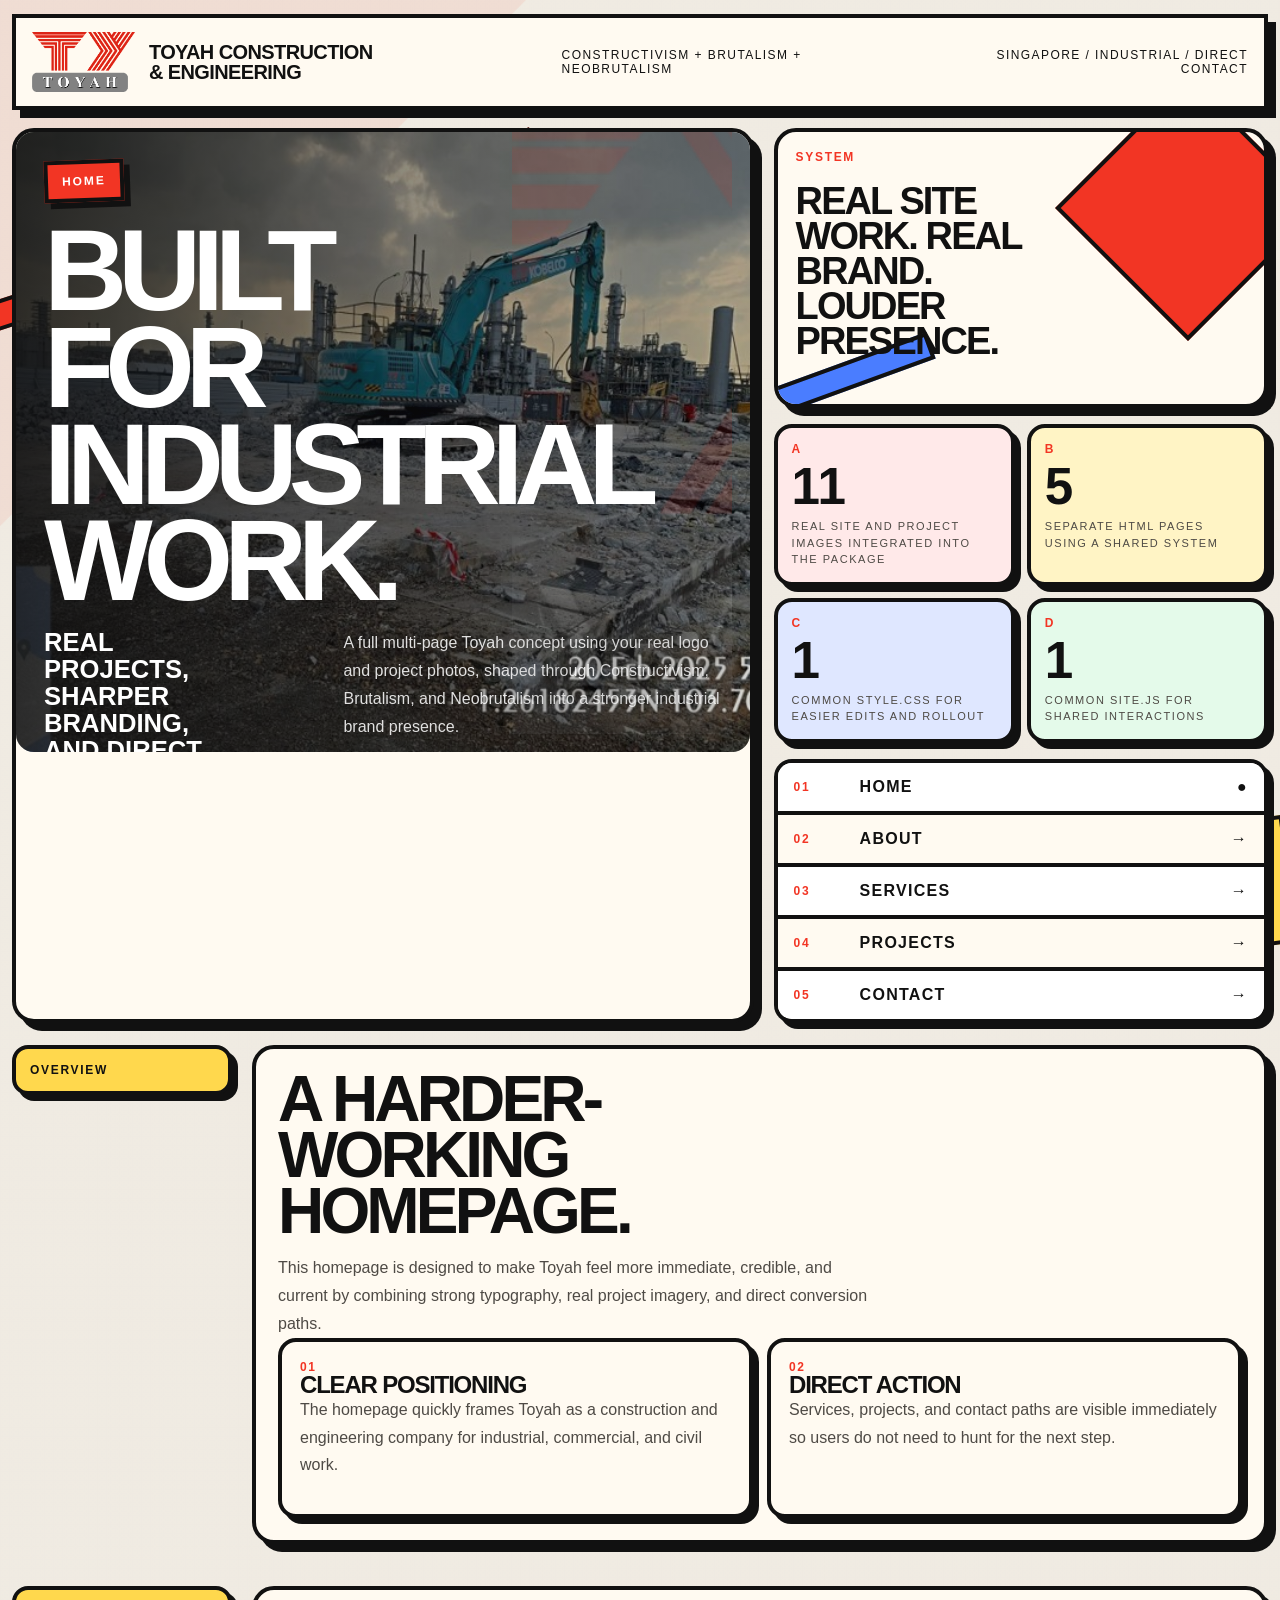
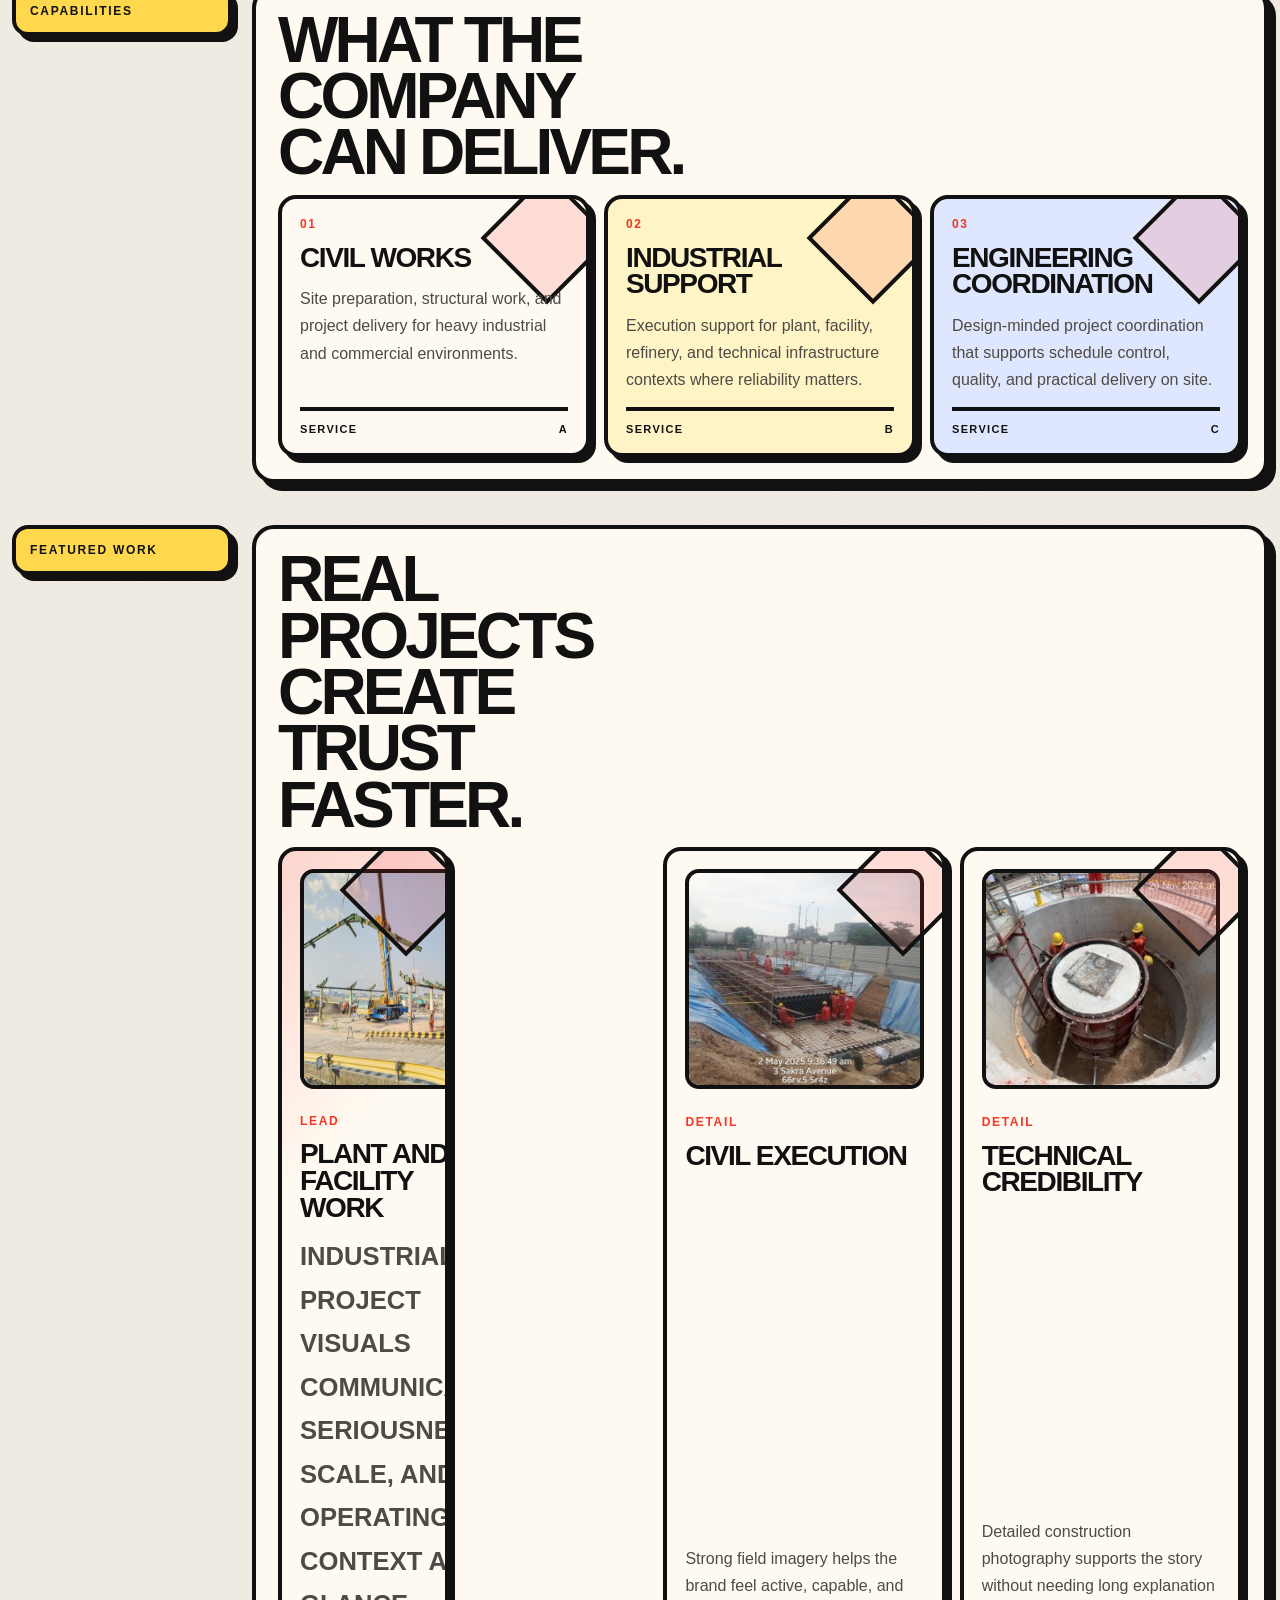
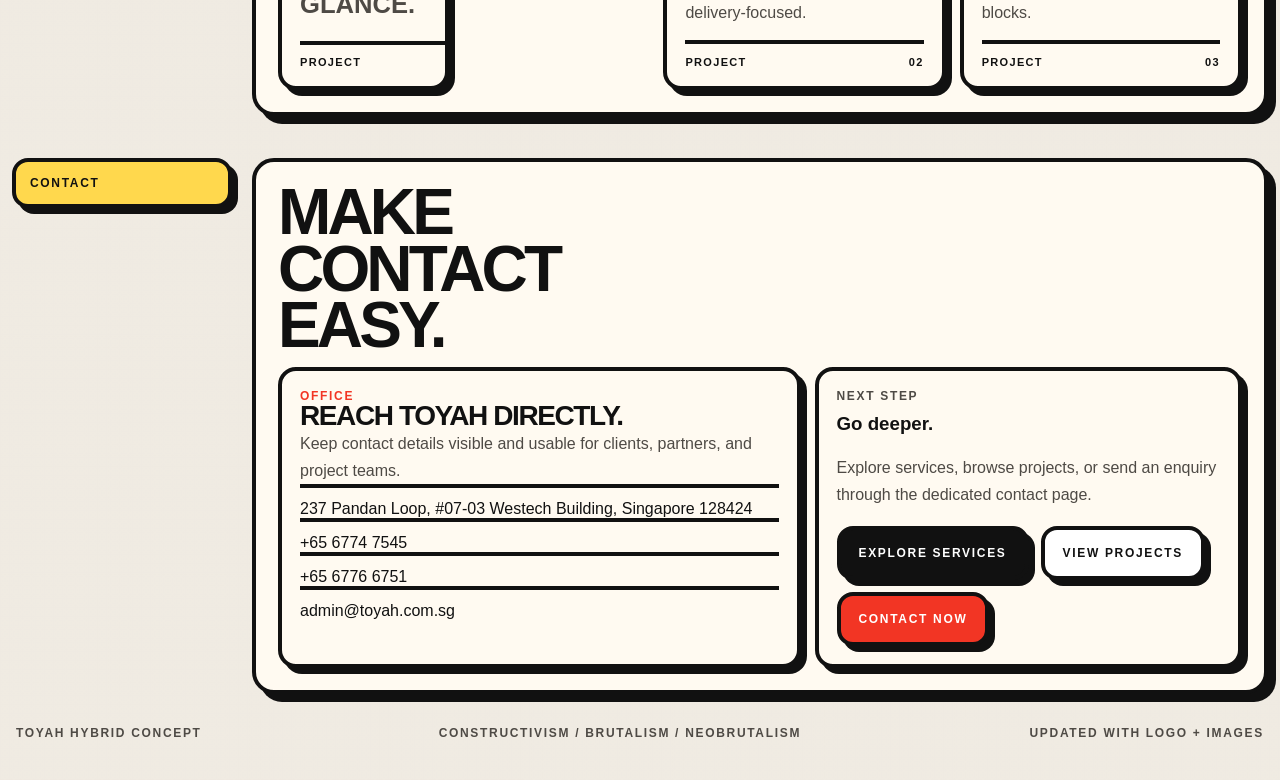
==== commit 7f8a5e5c: "Update index.html" ====
--- a/index.html
+++ b/index.html
@@ -1,14 +1,369 @@
-<!DOCTYPE html><html lang="en"><head><meta charset="UTF-8" /><meta name="viewport" content="width=device-width, initial-scale=1.0" /><title>Toyah — Hybrid Multi-Page Demo</title><link rel="stylesheet" href="assets/css/style.css" /></head><body><div class="page"><header class="topbar"><div class="brand"><img src="assets/img/logo.png" alt="Toyah logo" /><div>Toyah Construction<br>&amp; Engineering</div></div><div class="desktop-only">Constructivism + Brutalism + Neobrutalism</div><div class="desktop-only" style="text-align:right;">Singapore / Industrial / Direct contact</div><button class="mobile-menu-button" type="button" data-mobile-toggle>Menu</button></header><div class="mobile-links"><a href="index.html">Home</a>
-<a href="about.html">About</a>
-<a href="services.html">Services</a>
-<a href="projects.html">Projects</a>
-<a href="contact.html">Contact</a></div><main class="site-layout"><section class="hero"><div class="panel hero-main"><div class="hero-visual"><img src="assets/img/hero.jpg" alt="Toyah project site hero image" /><div class="hero-overlay"><div class="eyebrow">Home / Hybrid Demo</div><h1>Build loud. Build exact.</h1><div class="hero-grid"><div class="lead">Industrial confidence turned into a full visual system.</div><p class="copy">A full multi-page Toyah concept using your real logo and project photos, shaped through Constructivism, Brutalism, and Neobrutalism into a stronger industrial brand presence.</p></div><div class="hero-badges"><span class="badge yellow">Real project images</span><span class="badge blue">Hard shadows</span><span class="badge green">Logo integrated</span><span class="badge">Industrial identity</span></div><div class="hero-actions"><a class="btn primary" href="services.html">Explore Services</a><a class="btn" href="projects.html">View Projects</a><a class="btn red" href="contact.html">Contact Now</a></div><img class="hero-watermark" src="assets/img/logo.png" alt="" /></div></div></div><aside class="hero-side"><div class="panel poster-card"><div class="no">System</div><div class="poster-text">Real site work. Real brand. Louder presence.</div></div><div class="stats-grid"><div class="stat red"><div class="no">A</div><div class="stat-value">11</div><div class="stat-copy">Real site and project images integrated into the package</div></div><div class="stat yellow"><div class="no">B</div><div class="stat-value">5</div><div class="stat-copy">Separate HTML pages using a shared system</div></div><div class="stat blue"><div class="no">C</div><div class="stat-value">1</div><div class="stat-copy">Common style.css for easier edits and rollout</div></div><div class="stat green"><div class="no">D</div><div class="stat-value">1</div><div class="stat-copy">Common site.js for shared interactions</div></div></div><<nav class="nav-list">
-  <a href="index.html"><span class="no">01</span><span>Home</span><span>→</span></a>
-  <a href="about.html"><span class="no">02</span><span>About</span><span>→</span></a>
-  <a href="services.html"><span class="no">03</span><span>Services</span><span>→</span></a>
-  <a href="projects.html"><span class="no">04</span><span>Projects</span><span>→</span></a>
-  <a href="contact.html"><span class="no">05</span><span>Contact</span><span>●</span></a>
-</nav></nav></aside></section><section class="block"><div class="block-label">Overview</div><div class="panel block-main"><h2 class="section-title">Industrial identity with real project proof.</h2><p class="section-intro">This refreshed homepage now uses your actual site and construction photos to turn the visual concept into something much closer to a real presentation site. The structure still centers on overview, services, projects, testimonials, clients, and contact.</p><div class="content-grid-2"><div class="mini-card"><div class="no">Mission</div><h3>Service with precision.</h3><p>We translate the company’s current promise into a more forceful visual message: meet schedules, exceed requirements in quality and reliability, and deliver responsibly.</p></div><div class="mini-card"><div class="no">Vision</div><h3>Bespoke engineering leadership.</h3><p>The live site frames Toyah as a provider of bespoke engineering services. This redesign now has the image depth to support that message with real visual credibility.</p></div></div></div></section>
-<section class="block"><div class="block-label">Featured services</div><div class="panel block-main"><h2 class="section-title">Services backed by field work.</h2><div class="services-grid"><article class="service"><div class="no">A1</div><h3>Construction</h3><p>General contracting, preconstruction and planning, construction management, and industrial project execution.</p><div class="card-footer"><span>Execution</span><span>↗</span></div></article><article class="service"><div class="no">A2</div><h3>Engineering Design</h3><p>AutoCAD drafting, piping design, and vessel design framed as precision-first technical capability.</p><div class="card-footer"><span>Design</span><span>↗</span></div></article><article class="service"><div class="no">A3</div><h3>Civil + Structural</h3><p>Commercial and residential civil works, structural design, soil testing, and site support scopes.</p><div class="card-footer"><span>Infrastructure</span><span>↗</span></div></article></div><div class="button-row" style="margin-top:18px;"><a class="btn yellow" href="services.html">See all services</a></div></div></section>
-<section class="block"><div class="block-label">Projects</div><div class="panel block-main"><h2 class="section-title">Projects with real visuals.</h2><div class="projects-grid"><article class="project lead"><img class="project-image" src="assets/img/projects/project-industrial-1.jpg" alt="Industrial project frame erection" /><div class="no">B1 / Lead</div><h3>Industrial Facilities</h3><p>Main case-study block for refinery, plant, and engineering-heavy construction scopes where safety, schedule, and coordination drive confidence.</p><div class="card-footer"><span>Lead case</span><span>Read</span></div></article><article class="project"><img class="project-image" src="assets/img/projects/project-civil-1.jpg" alt="Civil excavation project" /><div class="no">B2</div><h3>Civil Works</h3><p>Compact project panel for excavation, groundwork, and site development activity.</p><div class="card-footer"><span>Sector</span><span>View</span></div></article><article class="project"><img class="project-image" src="assets/img/projects/project-foundation-1.jpg" alt="Foundation drilling project" /><div class="no">B3</div><h3>Foundation + Utilities</h3><p>Strong project block for utilities, underground works, and foundation-related execution.</p><div class="card-footer"><span>Sector</span><span>View</span></div></article></div></div></section>
-<section class="block"><div class="block-label">Gallery</div><div class="panel block-main"><h2 class="section-title">Field work as brand texture.</h2><div class="gallery-grid"><div class="gallery-item"><img src="assets/img/gallery/gallery-1.jpg" alt="Excavator at site" /></div><div class="gallery-item wide"><img src="assets/img/gallery/gallery-2.png" alt="Prepared project ground area" /></div><div class="gallery-item"><img src="assets/img/gallery/gallery-3.jpg" alt="Concrete drainage channel work" /></div><div class="gallery-item"><img src="assets/img/gallery/gallery-4.jpg" alt="Circular chamber construction" /></div><div class="gallery-item tall"><img src="assets/img/gallery/gallery-5.jpg" alt="Underground chamber work" /></div><div class="gallery-item"><img src="assets/img/gallery/gallery-6.jpg" alt="Site finishing works" /></div></div></div></section></main><footer class="footer"><div>Toyah hybrid concept</div><div>Constructivism / Brutalism / Neobrutalism</div><div style="text-align:right;">Updated with logo + images</div></footer></div><script src="assets/js/site.js"></script></body></html>
+<!DOCTYPE html>
+<html lang="en">
+<head>
+  <meta charset="UTF-8" />
+  <meta name="viewport" content="width=device-width, initial-scale=1.0" />
+  <title>Toyah — Home</title>
+  <link rel="stylesheet" href="assets/css/style.css" />
+</head>
+<body>
+  <div class="page">
+    <header class="topbar">
+      <div class="brand">
+        <img src="assets/img/logo.png" alt="Toyah logo" />
+        <div>
+          Toyah Construction<br />
+          &amp; Engineering
+        </div>
+      </div>
+
+      <div class="desktop-only">
+        Constructivism + Brutalism + Neobrutalism
+      </div>
+
+      <div class="desktop-only" style="text-align:right;">
+        Singapore / Industrial / Direct contact
+      </div>
+
+      <button
+        class="mobile-menu-button"
+        type="button"
+        data-mobile-toggle
+        aria-expanded="false"
+        aria-controls="mobile-links"
+      >
+        Menu
+      </button>
+    </header>
+
+    <div class="mobile-links" id="mobile-links">
+      <a href="index.html" aria-current="page">Home</a>
+      <a href="about.html">About</a>
+      <a href="services.html">Services</a>
+      <a href="projects.html">Projects</a>
+      <a href="contact.html">Contact</a>
+    </div>
+
+    <main class="site-layout">
+      <section class="hero">
+        <div class="panel hero-main">
+          <div class="hero-visual">
+            <img
+              src="assets/img/hero.jpg"
+              alt="Toyah project site hero image"
+            />
+
+            <div class="hero-overlay">
+              <div class="eyebrow">Home</div>
+
+              <h1>Built for industrial work.</h1>
+
+              <div class="hero-grid">
+                <div class="lead">
+                  Real projects, sharper branding, and direct company positioning.
+                </div>
+
+                <p class="copy">
+                  A full multi-page Toyah concept using your real logo and project
+                  photos, shaped through Constructivism, Brutalism, and
+                  Neobrutalism into a stronger industrial brand presence.
+                </p>
+              </div>
+
+              <div class="hero-badges">
+                <span class="badge yellow">Real project images</span>
+                <span class="badge blue">Hard shadows</span>
+                <span class="badge green">Logo integrated</span>
+                <span class="badge">Industrial identity</span>
+              </div>
+
+              <div class="hero-actions">
+                <a class="btn primary" href="services.html">Explore Services</a>
+                <a class="btn" href="projects.html">View Projects</a>
+                <a class="btn red" href="contact.html">Contact Now</a>
+              </div>
+
+              <img class="hero-watermark" src="assets/img/logo.png" alt="" />
+            </div>
+          </div>
+        </div>
+
+        <aside class="hero-side">
+          <div class="panel poster-card">
+            <div class="no">System</div>
+            <div class="poster-text">
+              Real site work. Real brand. Louder presence.
+            </div>
+          </div>
+
+          <div class="stats-grid">
+            <div class="stat red">
+              <div class="no">A</div>
+              <div class="stat-value">11</div>
+              <div class="stat-copy">
+                Real site and project images integrated into the package
+              </div>
+            </div>
+
+            <div class="stat yellow">
+              <div class="no">B</div>
+              <div class="stat-value">5</div>
+              <div class="stat-copy">
+                Separate HTML pages using a shared system
+              </div>
+            </div>
+
+            <div class="stat blue">
+              <div class="no">C</div>
+              <div class="stat-value">1</div>
+              <div class="stat-copy">
+                Common style.css for easier edits and rollout
+              </div>
+            </div>
+
+            <div class="stat green">
+              <div class="no">D</div>
+              <div class="stat-value">1</div>
+              <div class="stat-copy">
+                Common site.js for shared interactions
+              </div>
+            </div>
+          </div>
+
+          <nav class="nav-list" aria-label="Site navigation">
+            <a href="index.html" aria-current="page">
+              <span class="no">01</span>
+              <span>Home</span>
+              <span>●</span>
+            </a>
+
+            <a href="about.html">
+              <span class="no">02</span>
+              <span>About</span>
+              <span>→</span>
+            </a>
+
+            <a href="services.html">
+              <span class="no">03</span>
+              <span>Services</span>
+              <span>→</span>
+            </a>
+
+            <a href="projects.html">
+              <span class="no">04</span>
+              <span>Projects</span>
+              <span>→</span>
+            </a>
+
+            <a href="contact.html">
+              <span class="no">05</span>
+              <span>Contact</span>
+              <span>→</span>
+            </a>
+          </nav>
+        </aside>
+      </section>
+
+      <section class="block">
+        <div class="block-label">Overview</div>
+
+        <div class="panel block-main">
+          <h2 class="section-title">A harder-working homepage.</h2>
+
+          <p class="section-intro">
+            This homepage is designed to make Toyah feel more immediate, credible,
+            and current by combining strong typography, real project imagery, and
+            direct conversion paths.
+          </p>
+
+          <div class="content-grid-2">
+            <div class="mini-card">
+              <div class="no">01</div>
+              <h3>Clear positioning</h3>
+              <p>
+                The homepage quickly frames Toyah as a construction and engineering
+                company for industrial, commercial, and civil work.
+              </p>
+            </div>
+
+            <div class="mini-card">
+              <div class="no">02</div>
+              <h3>Direct action</h3>
+              <p>
+                Services, projects, and contact paths are visible immediately so
+                users do not need to hunt for the next step.
+              </p>
+            </div>
+          </div>
+        </div>
+      </section>
+
+      <section class="block">
+        <div class="block-label">Capabilities</div>
+
+        <div class="panel block-main">
+          <h2 class="section-title">What the company can deliver.</h2>
+
+          <div class="services-grid">
+            <article class="service">
+              <div class="no">01</div>
+              <h3>Civil works</h3>
+              <p>
+                Site preparation, structural work, and project delivery for heavy
+                industrial and commercial environments.
+              </p>
+              <div class="card-footer">
+                <span>Service</span>
+                <span>A</span>
+              </div>
+            </article>
+
+            <article class="service">
+              <div class="no">02</div>
+              <h3>Industrial support</h3>
+              <p>
+                Execution support for plant, facility, refinery, and technical
+                infrastructure contexts where reliability matters.
+              </p>
+              <div class="card-footer">
+                <span>Service</span>
+                <span>B</span>
+              </div>
+            </article>
+
+            <article class="service">
+              <div class="no">03</div>
+              <h3>Engineering coordination</h3>
+              <p>
+                Design-minded project coordination that supports schedule control,
+                quality, and practical delivery on site.
+              </p>
+              <div class="card-footer">
+                <span>Service</span>
+                <span>C</span>
+              </div>
+            </article>
+          </div>
+        </div>
+      </section>
+
+      <section class="block">
+        <div class="block-label">Featured work</div>
+
+        <div class="panel block-main">
+          <h2 class="section-title">Real projects create trust faster.</h2>
+
+          <div class="projects-grid">
+            <article class="project lead">
+              <img
+                class="project-image"
+                src="assets/img/projects/project-industrial-1.jpg"
+                alt="Industrial works and facility view"
+              />
+              <div class="no">Lead</div>
+              <h3>Plant and facility work</h3>
+              <p>
+                Industrial project visuals communicate seriousness, scale, and
+                operating context at a glance.
+              </p>
+              <div class="card-footer">
+                <span>Project</span>
+                <span>01</span>
+              </div>
+            </article>
+
+            <article class="project">
+              <img
+                class="project-image"
+                src="assets/img/projects/project-civil-1.jpg"
+                alt="Excavation and civil site work"
+              />
+              <div class="no">Detail</div>
+              <h3>Civil execution</h3>
+              <p>
+                Strong field imagery helps the brand feel active, capable, and
+                delivery-focused.
+              </p>
+              <div class="card-footer">
+                <span>Project</span>
+                <span>02</span>
+              </div>
+            </article>
+
+            <article class="project">
+              <img
+                class="project-image"
+                src="assets/img/gallery/gallery-4.jpg"
+                alt="Underground chamber detail"
+              />
+              <div class="no">Detail</div>
+              <h3>Technical credibility</h3>
+              <p>
+                Detailed construction photography supports the story without needing
+                long explanation blocks.
+              </p>
+              <div class="card-footer">
+                <span>Project</span>
+                <span>03</span>
+              </div>
+            </article>
+          </div>
+        </div>
+      </section>
+
+      <section class="block">
+        <div class="block-label">Contact</div>
+
+        <div class="panel block-main">
+          <h2 class="section-title">Make contact easy.</h2>
+
+          <div class="contact-grid">
+            <div class="contact-card">
+              <div class="no">Office</div>
+              <h3>Reach Toyah directly.</h3>
+              <p>
+                Keep contact details visible and usable for clients, partners, and
+                project teams.
+              </p>
+
+              <div class="meta-row">
+                237 Pandan Loop, #07-03 Westech Building, Singapore 128424
+              </div>
+              <div class="meta-row">
+                <a href="tel:+6567747545">+65 6774 7545</a>
+              </div>
+              <div class="meta-row">+65 6776 6751</div>
+              <div class="meta-row">
+                <a href="mailto:admin@toyah.com.sg">admin@toyah.com.sg</a>
+              </div>
+            </div>
+
+            <div class="contact-meta">
+              <div class="small-label">Next step</div>
+              <h3 style="margin-top:10px;">Go deeper.</h3>
+              <p>
+                Explore services, browse projects, or send an enquiry through the
+                dedicated contact page.
+              </p>
+
+              <div class="button-row" style="margin-top:18px;">
+                <a class="btn primary" href="services.html">Explore Services</a>
+                <a class="btn" href="projects.html">View Projects</a>
+                <a class="btn red" href="contact.html">Contact Now</a>
+              </div>
+            </div>
+          </div>
+        </div>
+      </section>
+    </main>
+
+    <footer class="footer">
+      <div>Toyah hybrid concept</div>
+      <div>Constructivism / Brutalism / Neobrutalism</div>
+      <div style="text-align:right;">Updated with logo + images</div>
+    </footer>
+  </div>
+
+  <script src="assets/js/site.js"></script>
+</body>
+</html>
--- a/assets/css/style.css
+++ b/assets/css/style.css
@@ -44,3 +44,11 @@
 .mobile-menu-button{display:none}.mobile-links{display:none}
 @media (max-width:1160px){.hero,.hero-grid,section.block,.services-grid,.projects-grid,.quotes-grid,.client-grid,.contact-grid,.content-grid-2,.team-grid,.gallery-grid,.topbar,.footer{grid-template-columns:1fr}.block-label{position:static}.gallery-item.wide{grid-column:auto}}
 @media (max-width:760px){.page{width:min(1480px, calc(100% - 16px))}h1{font-size:clamp(52px, 17vw, 100px)}.section-title{max-width:none}.stats-grid{grid-template-columns:1fr}.nav-list a{grid-template-columns:46px 1fr auto}.topbar .desktop-only{display:none}.mobile-menu-button{display:inline-flex;align-items:center;justify-content:center;min-height:50px;padding:0 16px;border:4px solid var(--line);background:var(--yellow);box-shadow:6px 6px 0 #111111;border-radius:14px;text-transform:uppercase;font-weight:900;letter-spacing:.12em;font-size:12px;cursor:pointer}.mobile-links{display:none;margin-top:12px;gap:10px}.mobile-links.open{display:grid}.mobile-links a{padding:12px 14px;background:#fff;border:4px solid var(--line);box-shadow:6px 6px 0 #111111;border-radius:14px;text-transform:uppercase;font-size:12px;font-weight:900}.hero-visual{min-height:540px}}
+.hero-overlay {
+  pointer-events: none;
+}
+
+.hero-overlay a,
+.hero-overlay button {
+  pointer-events: auto;
+}
